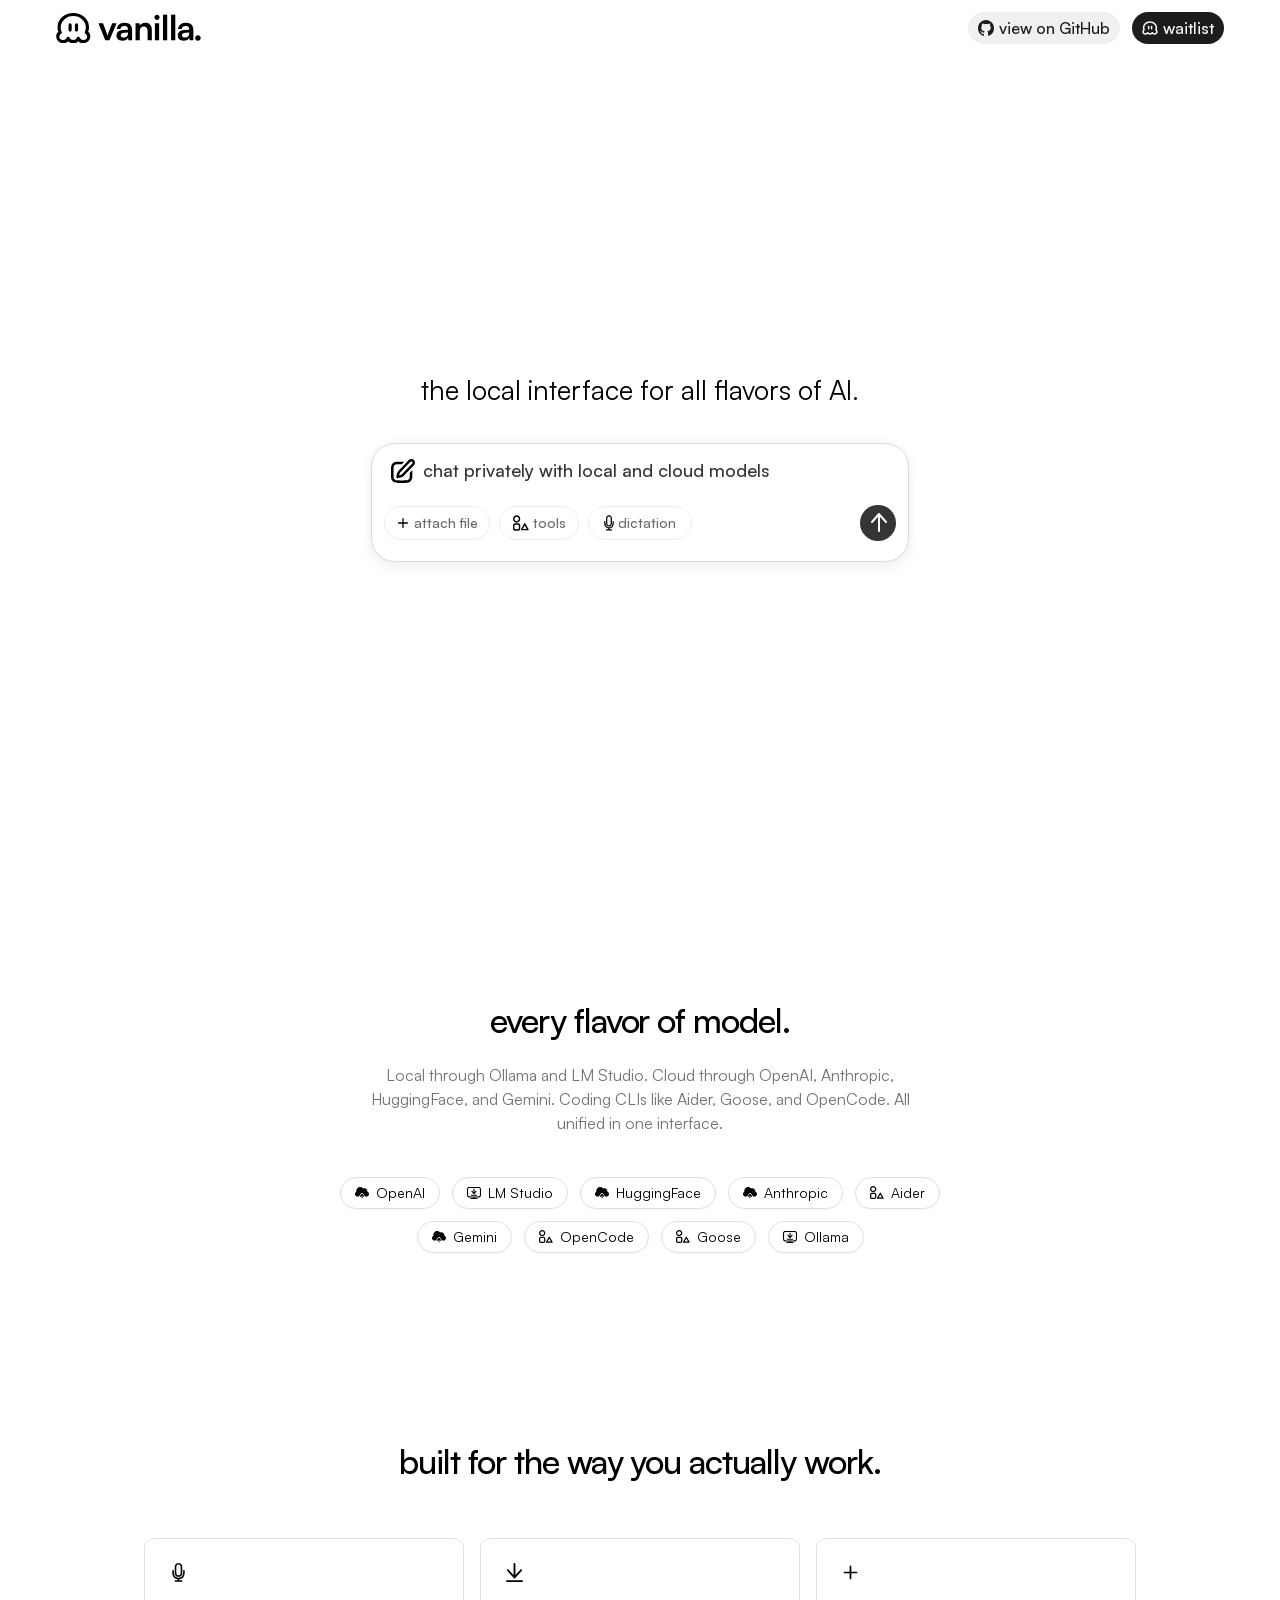
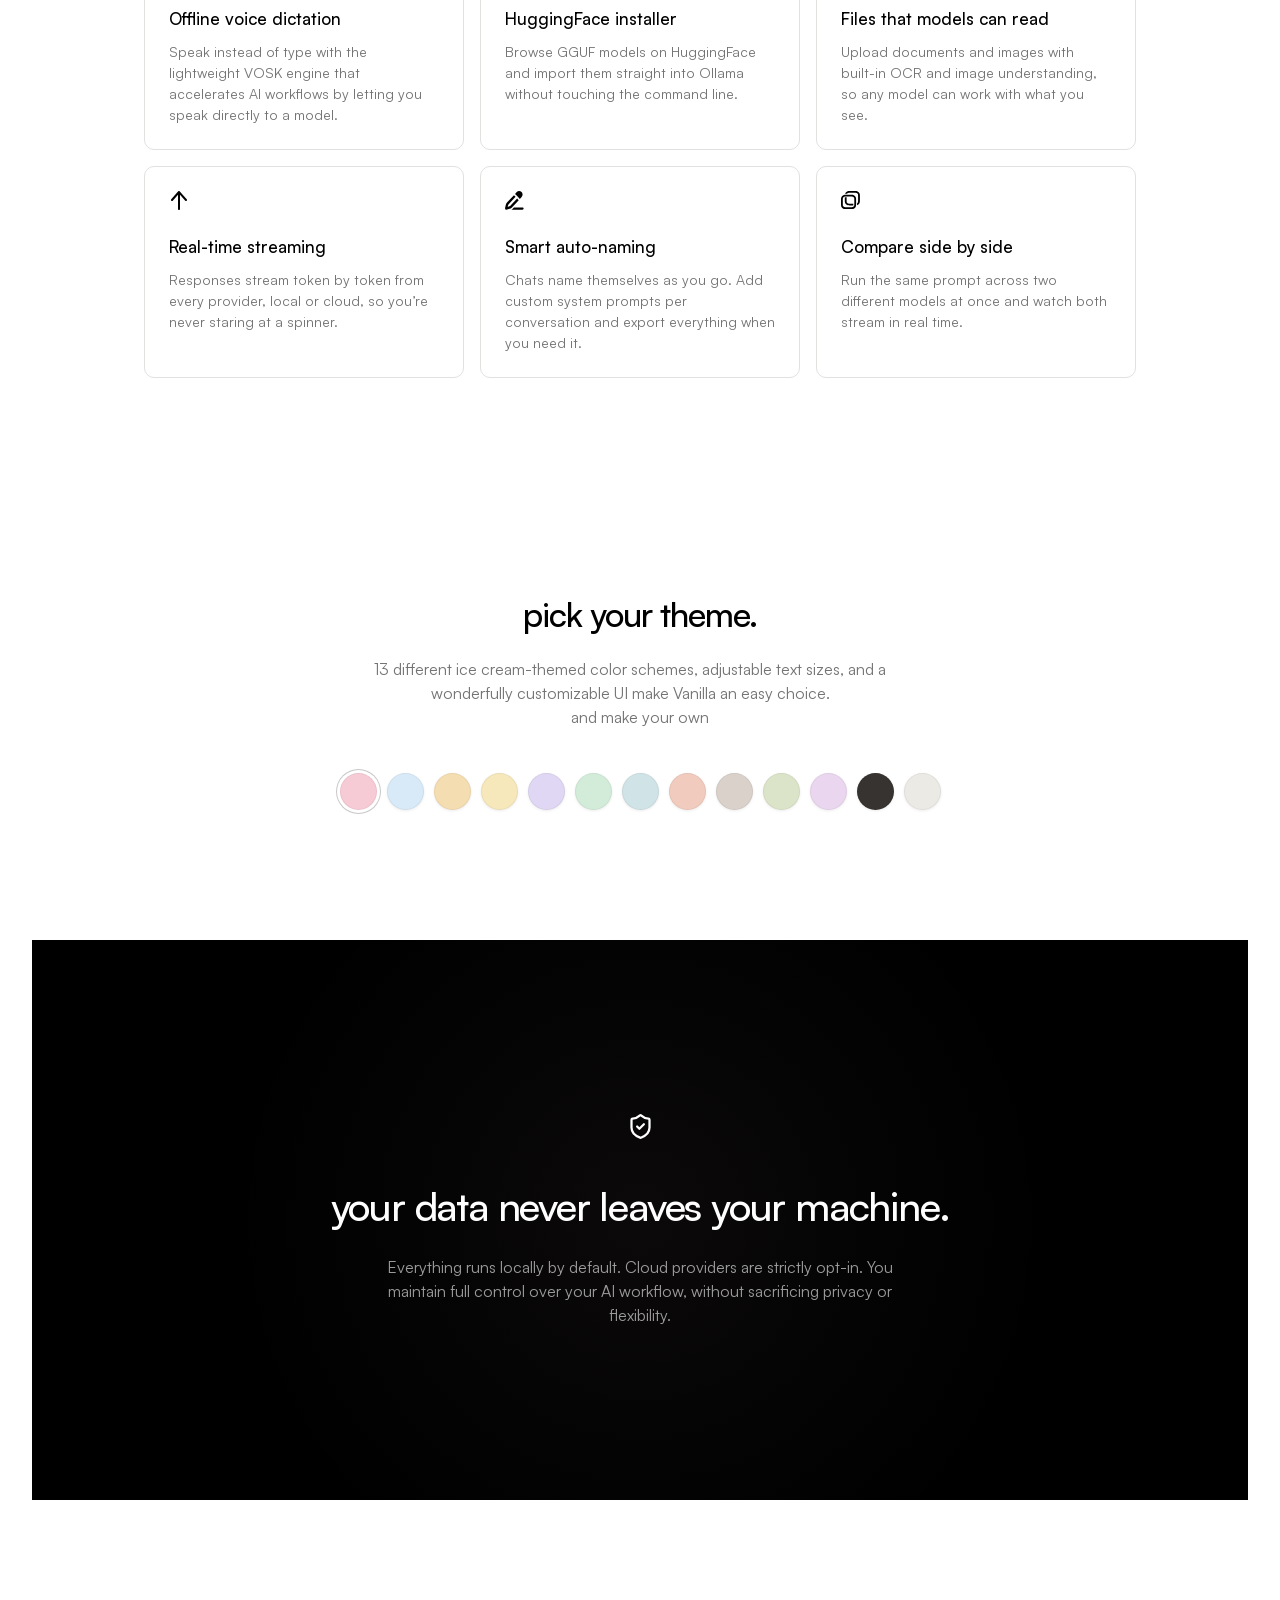
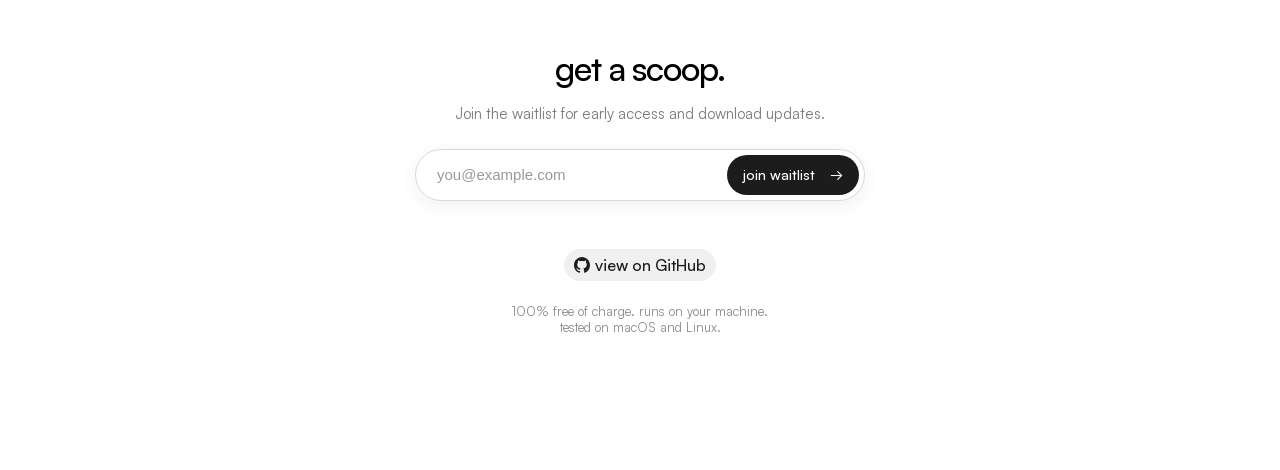
==== index.html @ 3e7cb984 "Use canonical Vanilla app SVG assets" ====
<!doctype html>
<html lang="en">
  <head>
    <meta charset="UTF-8" />
    <meta name="viewport" content="width=device-width, initial-scale=1" />
    <meta name="theme-color" content="#ffffff" />
    <title>vanilla - local interface for all flavors of AI</title>
    <meta
      name="description"
      content="vanilla is an app for interacting with local and cloud AI models with powerful features and a beautiful look."
    />
    <link rel="canonical" href="https://diskettelabs.github.io/vanilla-site/" />
    <link rel="icon" href="assets/meta/favicon-light.png" media="(prefers-color-scheme: light)" />
    <link rel="icon" href="assets/meta/favicon-dark.png" media="(prefers-color-scheme: dark)" />
    <link rel="apple-touch-icon" href="assets/meta/apple-touch-icon.png" />
    <meta property="og:type" content="website" />
    <meta property="og:title" content="vanilla - local interface for all flavors of AI" />
    <meta
      property="og:description"
      content="vanilla is an app for interacting with local and cloud AI models with powerful features and a beautiful look."
    />
    <meta property="og:url" content="https://diskettelabs.github.io/vanilla-site/" />
    <meta property="og:image" content="https://diskettelabs.github.io/vanilla-site/assets/meta/og.png" />
    <meta name="twitter:card" content="summary_large_image" />
    <meta name="twitter:title" content="vanilla - local interface for all flavors of AI" />
    <meta
      name="twitter:description"
      content="vanilla is an app for interacting with local and cloud AI models with powerful features and a beautiful look."
    />
    <meta name="twitter:image" content="https://diskettelabs.github.io/vanilla-site/assets/meta/og.png" />
    <link rel="stylesheet" href="styles.css" />
    <script src="script.js" defer></script>
  </head>
  <body>
    <a class="skip-link" href="#main">Skip to content</a>

    <header class="site-header" data-header>
      <a class="brand" href="#top" aria-label="Vanilla home">
        <img class="brand-wordmark" src="assets/app/vanilla-logomark.svg" alt="vanilla." />
      </a>

      <button class="menu-toggle" type="button" aria-expanded="false" aria-controls="site-actions" data-menu-toggle>
        <span></span><span></span><span class="sr-only">Toggle menu</span>
      </button>

      <nav class="header-actions" id="site-actions" aria-label="Primary" data-menu>
        <a class="pill pill-light" href="https://github.com/diskettelabs/vanilla" target="_blank" rel="noreferrer">
          <img src="assets/icons/github.svg" alt="" />
          <span>view on GitHub</span>
        </a>
        <a class="pill pill-dark" href="#waitlist">
          <img src="assets/app/scoop-outline.svg" alt="" />
          <span>waitlist</span>
        </a>
      </nav>
    </header>

    <main id="main">
      <section class="hero" id="top" aria-labelledby="hero-title">
        <div class="hero-inner reveal">
          <h1 id="hero-title">the local interface for all flavors of AI.</h1>
          <div class="prompt-card" aria-label="Vanilla feature preview" data-hero-card>
            <button class="hero-feature" type="button" title="Show next feature" data-hero-feature>
              <img src="assets/app/new-chat.svg" alt="" data-hero-icon />
              <span data-hero-text>chat privately with local and cloud models</span>
            </button>
            <div class="prompt-actions">
              <button class="prompt-control prompt-control-attach" type="button" data-hero-jump="1">
                <img src="assets/app/add.svg" alt="" /><span>attach file</span>
              </button>
              <button class="prompt-control prompt-control-tools" type="button" data-hero-jump="2">
                <img src="assets/app/tools.svg" alt="" /><span>tools</span>
              </button>
              <button class="prompt-control prompt-control-dictation" type="button" data-hero-jump="3">
                <img src="assets/app/dictate.svg" alt="" /><span>dictation</span>
              </button>
              <button class="send-button" type="button" aria-label="Show next feature"><img src="assets/app/submit.svg" alt="" /></button>
            </div>
          </div>
        </div>
      </section>

      <section class="section models" aria-labelledby="models-title">
        <div class="center-copy reveal">
          <h2 id="models-title">every flavor of model.</h2>
          <p>Local through Ollama and LM Studio. Cloud through OpenAI, Anthropic, HuggingFace, and Gemini. Coding CLIs like Aider, Goose, and OpenCode. All unified in one interface.</p>
        </div>
        <ul class="model-list reveal" aria-label="Supported model providers and tools">
          <li><img src="assets/app/cloud.svg" alt="" />OpenAI</li>
          <li><img src="assets/app/local.svg" alt="" />LM Studio</li>
          <li><img src="assets/app/cloud.svg" alt="" />HuggingFace</li>
          <li><img src="assets/app/cloud.svg" alt="" />Anthropic</li>
          <li><img src="assets/app/tools.svg" alt="" />Aider</li>
          <li><img src="assets/app/cloud.svg" alt="" />Gemini</li>
          <li><img src="assets/app/tools.svg" alt="" />OpenCode</li>
          <li><img src="assets/app/tools.svg" alt="" />Goose</li>
          <li><img src="assets/app/local.svg" alt="" />Ollama</li>
        </ul>
      </section>

      <section class="section features" aria-labelledby="features-title">
        <h2 id="features-title" class="section-title reveal">built for the way you actually work.</h2>
        <div class="feature-grid">
          <article class="feature-card reveal">
            <img class="feature-icon" src="assets/app/dictate.svg" alt="" />
            <h3>Offline voice dictation</h3>
            <p>Speak instead of type with the lightweight VOSK engine that accelerates AI workflows by letting you speak directly to a model.</p>
          </article>
          <article class="feature-card reveal">
            <img class="feature-icon" src="assets/app/download.svg" alt="" />
            <h3>HuggingFace installer</h3>
            <p>Browse GGUF models on HuggingFace and import them straight into Ollama without touching the command line.</p>
          </article>
          <article class="feature-card reveal">
            <img class="feature-icon" src="assets/app/add.svg" alt="" />
            <h3>Files that models can read</h3>
            <p>Upload documents and images with built-in OCR and image understanding, so any model can work with what you see.</p>
          </article>
          <article class="feature-card reveal">
            <img class="feature-icon" src="assets/app/submit.svg" alt="" />
            <h3>Real-time streaming</h3>
            <p>Responses stream token by token from every provider, local or cloud, so you’re never staring at a spinner.</p>
          </article>
          <article class="feature-card reveal">
            <img class="feature-icon" src="assets/app/autoname.svg" alt="" />
            <h3>Smart auto-naming</h3>
            <p>Chats name themselves as you go. Add custom system prompts per conversation and export everything when you need it.</p>
          </article>
          <article class="feature-card reveal">
            <img class="feature-icon" src="assets/app/copy.svg" alt="" />
            <h3>Compare side by side</h3>
            <p>Run the same prompt across two different models at once and watch both stream in real time.</p>
          </article>
        </div>
      </section>

      <section class="section themes" aria-labelledby="themes-title" data-theme-section>
        <div class="center-copy reveal">
          <h2 id="themes-title">pick your theme.</h2>
          <p>13 different ice cream-themed color schemes, adjustable text sizes, and a wonderfully customizable UI make Vanilla an easy choice.</p>
          <p>and make your own</p>
        </div>
        <div class="swatches reveal" aria-label="Choose a preview color">
          <button type="button" style="--swatch:#f6cbd6" aria-label="Strawberry" aria-pressed="true"></button>
          <button type="button" style="--swatch:#d8eaf8" aria-label="Blueberry" aria-pressed="false"></button>
          <button type="button" style="--swatch:#f5ddb2" aria-label="Caramel" aria-pressed="false"></button>
          <button type="button" style="--swatch:#f6e8ba" aria-label="Vanilla" aria-pressed="false"></button>
          <button type="button" style="--swatch:#dfd7f4" aria-label="Ube" aria-pressed="false"></button>
          <button type="button" style="--swatch:#d3ecd9" aria-label="Pistachio" aria-pressed="false"></button>
          <button type="button" style="--swatch:#d0e3e7" aria-label="Mint" aria-pressed="false"></button>
          <button type="button" style="--swatch:#f1cbbd" aria-label="Peach" aria-pressed="false"></button>
          <button type="button" style="--swatch:#d9d1ca" aria-label="Coffee" aria-pressed="false"></button>
          <button type="button" style="--swatch:#dbe4c8" aria-label="Matcha" aria-pressed="false"></button>
          <button type="button" style="--swatch:#ead7ef" aria-label="Taro" aria-pressed="false"></button>
          <button type="button" style="--swatch:#373330" aria-label="Chocolate" aria-pressed="false"></button>
          <button type="button" style="--swatch:#eceae5" aria-label="Classic" aria-pressed="false"></button>
        </div>
      </section>

      <section class="privacy" aria-labelledby="privacy-title">
        <div class="privacy-inner reveal">
          <img class="privacy-icon" src="assets/framer/shield-check.svg" alt="" />
          <h2 id="privacy-title">your data never leaves your machine.</h2>
          <p>Everything runs locally by default. Cloud providers are strictly opt-in. You maintain full control over your AI workflow, without sacrificing privacy or flexibility.</p>
        </div>
      </section>

      <section class="cta" id="waitlist" aria-labelledby="cta-title">
        <div class="reveal">
          <h2 id="cta-title">get a scoop.</h2>
          <p class="cta-intro">Join the waitlist for early access and download updates.</p>
          <form class="waitlist-form" data-waitlist-form>
            <label class="sr-only" for="waitlist-email">Email address</label>
            <div class="waitlist-field">
              <input id="waitlist-email" name="email" type="email" autocomplete="email" inputmode="email" placeholder="you@example.com" required />
              <button type="submit"><span>join waitlist</span><span aria-hidden="true">→</span></button>
            </div>
            <label class="honeypot" aria-hidden="true">Website<input name="website" type="text" tabindex="-1" autocomplete="off" /></label>
            <p class="waitlist-status" role="status" aria-live="polite" data-waitlist-status></p>
          </form>
          <div class="cta-actions">
            <a class="pill pill-light" href="https://github.com/diskettelabs/vanilla" target="_blank" rel="noreferrer">
              <img src="assets/icons/github.svg" alt="" />
              <span>view on GitHub</span>
            </a>
          </div>
          <p class="cta-note">100% free of charge. runs on your machine.<br />tested on macOS and Linux.</p>
        </div>
      </section>
    </main>
  </body>
</html>
---- styles.css ----
@font-face {
  font-family: "Satoshi";
  src: url("assets/fonts/Satoshi-Variable.woff2") format("woff2");
  font-style: normal;
  font-weight: 300 900;
  font-display: swap;
}

@font-face {
  font-family: "Satoshi";
  src: url("assets/fonts/Satoshi-VariableItalic.woff2") format("woff2");
  font-style: italic;
  font-weight: 300 900;
  font-display: swap;
}

:root {
  --ink: #000;
  --soft-ink: rgba(0, 0, 0, 0.55);
  --hairline: #e1e1df;
  --paper: #fff;
  --preview-accent: #f6cbd6;
  --content: 992px;
}

* {
  box-sizing: border-box;
}

html {
  scroll-behavior: smooth;
}

body {
  margin: 0;
  color: var(--ink);
  background: var(--paper);
  font-family: "Satoshi", sans-serif;
  -webkit-font-smoothing: antialiased;
  text-rendering: optimizeLegibility;
}

button,
a {
  font: inherit;
}

button {
  color: inherit;
}

.skip-link {
  position: fixed;
  z-index: 100;
  top: 8px;
  left: 8px;
  padding: 10px 14px;
  transform: translateY(-150%);
  border-radius: 8px;
  color: #fff;
  background: #111;
}

.skip-link:focus {
  transform: none;
}

.sr-only {
  position: absolute;
  width: 1px;
  height: 1px;
  margin: -1px;
  overflow: hidden;
  clip: rect(0, 0, 0, 0);
  white-space: nowrap;
}

.site-header {
  position: absolute;
  z-index: 20;
  top: 0;
  left: 50%;
  display: flex;
  width: min(calc(100% - 64px), 1168px);
  height: 56px;
  align-items: center;
  justify-content: space-between;
  transform: translateX(-50%);
}

.brand {
  display: inline-flex;
  align-items: center;
  text-decoration: none;
}

.brand-wordmark {
  display: block;
  width: 149px;
  height: auto;
}

.header-actions,
.cta-actions {
  display: flex;
  align-items: center;
  gap: 12px;
}

.pill {
  display: inline-flex;
  height: 32px;
  align-items: center;
  gap: 5px;
  padding: 0 10px;
  border: 0;
  border-radius: 999px;
  font-size: 16px;
  font-weight: 500;
  line-height: 1;
  text-decoration: none;
  white-space: nowrap;
  cursor: pointer;
  transition: background-color 160ms ease;
}

.pill:hover {
  background-color: #e8e8e8;
}

.pill-dark:hover {
  background-color: #000;
}

.pill:focus-visible,
.menu-toggle:focus-visible,
.swatches button:focus-visible,
.send-button:focus-visible,
.hero-feature:focus-visible,
.prompt-control:focus-visible,
.waitlist-field input:focus-visible,
.waitlist-field button:focus-visible {
  outline: 2px solid #000;
  outline-offset: 3px;
}

.pill img {
  width: 16px;
  height: 16px;
  object-fit: contain;
}

.pill-dark img {
  filter: invert(1);
}

.pill-light {
  color: #1c1c1c;
  background: #f0f0f0;
}

.pill-dark {
  color: #fff;
  background: #1c1c1c;
}

.menu-toggle {
  display: none;
  width: 32px;
  height: 32px;
  padding: 8px 5px;
  border: 0;
  background: transparent;
  cursor: pointer;
}

.menu-toggle span:not(.sr-only) {
  display: block;
  width: 22px;
  height: 2px;
  margin: 5px 0;
  border-radius: 2px;
  background: #000;
  transition: transform 180ms ease;
}

.hero {
  display: grid;
  min-height: 100svh;
  place-items: center;
  padding: 126px 24px 90px;
}

.hero-inner {
  position: relative;
  width: min(538px, 100%);
  text-align: center;
}

.hero h1 {
  width: max-content;
  max-width: 100%;
  margin: 0 auto 37px;
  font-size: 27px;
  font-weight: 400;
  line-height: 1.2;
  text-align: center;
}

.prompt-card {
  width: 538px;
  max-width: 100%;
  height: 119px;
  padding: 9px 12px;
  border: 1px solid #dbdbda;
  border-radius: 24px;
  background: #fff;
  box-shadow: 0 4px 14px rgba(0, 0, 0, 0.08);
  text-align: left;
}

.hero-feature {
  display: flex;
  width: 100%;
  height: 36px;
  margin: 0 0 12px;
  padding: 0 7px;
  align-items: center;
  gap: 8px;
  overflow: hidden;
  border: 0;
  color: #343537;
  background: transparent;
  font-size: 18px;
  font-weight: 500;
  line-height: 1.2;
  text-align: left;
  cursor: pointer;
  transition: opacity 240ms ease, filter 240ms ease, transform 240ms ease;
}

.hero-feature.is-changing {
  opacity: 0;
  filter: blur(4px);
  transform: translateY(-3px);
}

.hero-feature img {
  width: 24px;
  height: 24px;
  flex: 0 0 auto;
  object-fit: contain;
}

.hero-feature span {
  overflow: hidden;
  text-overflow: ellipsis;
  white-space: nowrap;
}

.prompt-actions {
  display: flex;
  height: 43px;
  align-items: center;
  gap: 9px;
}

.prompt-control {
  display: inline-flex;
  height: 34px;
  align-items: center;
  gap: 4px;
  justify-content: center;
  padding: 0;
  border: 1px solid #ededeb;
  border-radius: 999px;
  color: #6b6b6b;
  background: #fff;
  font-size: 14px;
  font-weight: 500;
  line-height: 1;
  white-space: nowrap;
  cursor: pointer;
  transition: color 160ms ease, border-color 160ms ease, background-color 160ms ease;
}

.prompt-control:hover {
  border-color: #d8d8d5;
  color: #262626;
  background: #fafafa;
}

.prompt-control-attach { width: 106px; }
.prompt-control-tools { width: 80px; }
.prompt-control-dictation { width: 104px; }

.prompt-control img {
  display: block;
  width: 16px;
  height: 16px;
}

.prompt-control-attach img { width: 14px; height: 14px; }
.prompt-control-dictation img { width: 10px; height: 16px; }

.prompt-control span {
  pointer-events: none;
}

.send-button {
  width: 36px;
  height: 36px;
  margin-left: auto;
  border: 0;
  border-radius: 50%;
  background: #343537;
  font-size: 0;
  cursor: pointer;
  transition: filter 160ms ease;
}

.send-button img {
  display: block;
  width: 17px;
  height: 19px;
  margin: auto;
  filter: invert(1);
}

.send-button:hover {
  filter: brightness(0.82);
}

.section {
  width: min(calc(100% - 48px), var(--content));
  margin-inline: auto;
}

.models {
  padding: 100px 0 104px;
}

.center-copy {
  max-width: 560px;
  margin-inline: auto;
  text-align: center;
}

h2 {
  margin: 0;
  font-size: 34px;
  font-weight: 500;
  letter-spacing: -0.03em;
  line-height: 1.2;
}

.center-copy > p {
  margin: 22px 0 0;
  color: var(--soft-ink);
  font-size: 16px;
  line-height: 1.5;
}

.model-list {
  display: flex;
  max-width: 690px;
  margin: 42px auto 0;
  padding: 0;
  flex-wrap: wrap;
  justify-content: center;
  gap: 12px;
  list-style: none;
}

.model-list li {
  display: inline-flex;
  height: 32px;
  align-items: center;
  gap: 7px;
  padding: 0 14px;
  border: 1px solid var(--hairline);
  border-radius: 999px;
  background: #fff;
  font-size: 14px;
  box-shadow: 0 1px 2px rgba(0, 0, 0, 0.025);
}

.model-list img {
  width: 14px;
  height: 14px;
  object-fit: contain;
}

.features {
  padding: 84px 0 112px;
}

.section-title {
  margin-bottom: 56px;
  text-align: center;
}

.feature-grid {
  display: grid;
  grid-template-columns: repeat(3, 1fr);
  gap: 16px;
}

.feature-card {
  min-height: 176px;
  padding: 24px;
  border: 1px solid var(--hairline);
  border-radius: 10px;
  background: #fff;
  transition: border-color 220ms ease, box-shadow 220ms ease;
}

.feature-card:hover {
  border-color: #d5d5d2;
  box-shadow: 0 14px 34px rgba(0, 0, 0, 0.06);
}

.feature-icon {
  width: 19px;
  height: 19px;
  margin-bottom: 22px;
  object-fit: contain;
}

.feature-card h3 {
  margin: 0 0 12px;
  font-size: 17px;
  font-weight: 500;
  line-height: 1.2;
}

.feature-card p {
  margin: 0;
  color: var(--soft-ink);
  font-size: 14px;
  line-height: 1.5;
}

.themes {
  padding: 104px 0 130px;
}

.themes .center-copy > p:first-of-type {
  max-width: 540px;
}

.themes .center-copy > p + p {
  margin-top: 0;
}

.swatches {
  display: flex;
  margin-top: 44px;
  justify-content: center;
  gap: 10px;
}

.swatches button {
  width: 37px;
  height: 37px;
  padding: 0;
  border: 1px solid rgba(0, 0, 0, 0.05);
  border-radius: 50%;
  background: var(--swatch);
  box-shadow: 0 1px 3px rgba(0, 0, 0, 0.08);
  cursor: pointer;
  transition: box-shadow 150ms ease;
}

.swatches button:hover,
.swatches button[aria-pressed="true"] {
  box-shadow: 0 0 0 3px #fff, 0 0 0 4px rgba(0, 0, 0, 0.22);
}

.privacy {
  position: relative;
  display: grid;
  width: min(calc(100% - 64px), 1280px);
  min-height: 560px;
  margin: 0 auto;
  place-items: center;
  overflow: hidden;
  color: #fff;
  background: #000;
}

.privacy::before {
  position: absolute;
  inset: -40%;
  background: radial-gradient(circle at 50% 50%, color-mix(in srgb, var(--preview-accent) 23%, transparent), transparent 34%);
  content: "";
  opacity: 0.2;
  transition: background 300ms ease;
}

.privacy-inner {
  position: relative;
  z-index: 1;
  max-width: 680px;
  padding: 60px 28px;
  text-align: center;
}

.privacy-icon {
  width: 27px;
  height: 27px;
  margin-bottom: 38px;
  filter: invert(1);
}

.privacy h2 {
  font-size: 40px;
  line-height: 1.15;
}

.privacy p {
  max-width: 520px;
  margin: 26px auto 0;
  color: rgba(255, 255, 255, 0.6);
  font-size: 16px;
  line-height: 1.5;
}

.cta {
  display: grid;
  min-height: 570px;
  place-items: start center;
  padding: 148px 24px 130px;
  text-align: center;
}

.cta h2 {
  margin-bottom: 14px;
}

.cta-actions {
  margin-top: 18px;
  justify-content: center;
}

.cta-intro {
  margin: 0 auto 24px;
  color: rgba(0, 0, 0, 0.52);
  font-size: 15px;
  line-height: 1.45;
}

.waitlist-form {
  position: relative;
  width: min(450px, calc(100vw - 40px));
  margin-inline: auto;
}

.waitlist-field {
  display: flex;
  height: 52px;
  padding: 5px;
  border: 1px solid #d9d9d6;
  border-radius: 999px;
  background: #fff;
  box-shadow: 0 5px 20px rgba(0, 0, 0, 0.06);
  transition: border-color 160ms ease, box-shadow 160ms ease;
}

.waitlist-field:focus-within {
  border-color: #aaa;
  box-shadow: 0 5px 24px rgba(0, 0, 0, 0.09);
}

.waitlist-field input {
  min-width: 0;
  flex: 1;
  padding: 0 16px;
  border: 0;
  outline: 0;
  background: transparent;
  color: #171717;
  font-size: 15px;
}

.waitlist-field input::placeholder {
  color: #999;
}

.waitlist-field button {
  display: inline-flex;
  min-width: 132px;
  padding: 0 16px;
  align-items: center;
  justify-content: space-between;
  gap: 10px;
  border: 0;
  border-radius: 999px;
  color: #fff;
  background: #1c1c1c;
  font-size: 14px;
  font-weight: 500;
  cursor: pointer;
  transition: background-color 160ms ease;
}

.waitlist-field button:hover {
  background: #000;
}

.waitlist-field button:disabled {
  opacity: 0.6;
  cursor: wait;
  transform: none;
}

.honeypot {
  position: absolute;
  left: -10000px;
  width: 1px;
  height: 1px;
  overflow: hidden;
}

.waitlist-status {
  min-height: 20px;
  margin: 10px 0 0;
  color: rgba(0, 0, 0, 0.6);
  font-size: 13px;
  line-height: 1.4;
}

.waitlist-status.is-success { color: #24703e; }
.waitlist-status.is-error { color: #a52a2a; }

.cta-note {
  margin: 22px 0 0;
  color: rgba(0, 0, 0, 0.45);
  font-size: 13px;
  line-height: 1.25;
}

.reveal {
  opacity: 0;
  transform: translateY(14px);
  transition: opacity 560ms ease, transform 560ms cubic-bezier(0.2, 0.7, 0.2, 1);
}

.reveal.is-visible {
  opacity: 1;
  transform: none;
}

@media (max-width: 800px) {
  .site-header {
    width: calc(100% - 30px);
    height: 58px;
  }

  .menu-toggle {
    display: block;
  }

  .menu-toggle[aria-expanded="true"] span:first-child {
    transform: translateY(3.5px) rotate(45deg);
  }

  .menu-toggle[aria-expanded="true"] span:nth-child(2) {
    transform: translateY(-3.5px) rotate(-45deg);
  }

  .header-actions {
    position: absolute;
    top: 52px;
    right: 0;
    display: none;
    width: max-content;
    padding: 10px;
    flex-direction: column;
    align-items: stretch;
    border: 1px solid var(--hairline);
    border-radius: 14px;
    background: rgba(255, 255, 255, 0.96);
    box-shadow: 0 8px 24px rgba(0, 0, 0, 0.09);
  }

  .header-actions.is-open {
    display: flex;
  }

  .header-actions .pill {
    justify-content: center;
  }

  .hero {
    min-height: 680px;
    padding: 108px 0 80px;
  }

  .hero-inner {
    width: min(538px, calc(100% - 25px));
  }

  .hero h1 {
    width: 100%;
    margin: 0 auto 28px;
    font-size: 23px;
    line-height: 1.2;
    text-align: center;
  }

  .prompt-card {
    width: 100%;
    height: 119px;
    padding: 9px 12px;
    border-radius: 24px;
  }

  .hero-feature {
    height: 36px;
    padding-inline: 2px;
    gap: 6px;
    font-size: 14px;
  }

  .hero-feature img {
    width: 19px;
    height: 19px;
  }

  .hero-feature span {
    display: -webkit-box;
    white-space: normal;
    -webkit-box-orient: vertical;
    -webkit-line-clamp: 2;
  }

  .prompt-actions {
    gap: 6px;
  }

  .prompt-control {
    width: auto;
    height: 32px;
    padding: 0 9px;
    font-size: 11px;
  }

  .send-button {
    width: 36px;
    height: 36px;
  }

  .section {
    width: min(calc(100% - 40px), 500px);
  }

  .models {
    padding: 110px 0 86px;
  }

  h2 {
    font-size: 30px;
  }

  .center-copy {
    max-width: 410px;
  }

  .center-copy > p {
    margin-top: 18px;
    font-size: 14px;
    line-height: 1.55;
  }

  .model-list {
    max-width: 360px;
    margin-top: 35px;
    gap: 8px;
  }

  .model-list li {
    height: 29px;
    padding: 0 11px;
    font-size: 12px;
  }

  .features {
    padding: 92px 0 100px;
  }

  .section-title {
    max-width: 280px;
    margin: 0 auto 44px;
  }

  .feature-grid {
    grid-template-columns: 1fr;
    gap: 12px;
  }

  .feature-card {
    min-height: 164px;
    padding: 22px 20px;
  }

  .feature-icon {
    margin-bottom: 19px;
  }

  .themes {
    padding: 112px 0 116px;
  }

  .themes .center-copy {
    max-width: 370px;
  }

  .swatches {
    max-width: 340px;
    margin-inline: auto;
    flex-wrap: wrap;
    gap: 10px;
  }

  .swatches button {
    width: 36px;
    height: 36px;
  }

  .privacy {
    width: 100%;
    min-height: 500px;
  }

  .privacy-inner {
    padding-inline: 22px;
  }

  .privacy-icon {
    margin-bottom: 34px;
  }

  .privacy h2 {
    max-width: 340px;
    margin-inline: auto;
    font-size: 32px;
  }

  .privacy p {
    max-width: 330px;
    font-size: 14px;
  }

  .cta {
    min-height: 600px;
    padding-top: 130px;
  }
}

@media (max-width: 390px) {
  .section {
    width: calc(100% - 32px);
  }

  .center-copy {
    padding-inline: 4px;
  }
}

@media (max-width: 350px) {
  .prompt-card {
    padding-inline: 9px;
  }

  .prompt-actions {
    gap: 4px;
  }

  .prompt-control {
    padding-inline: 6px;
    font-size: 10px;
  }

  .prompt-control img {
    width: 12px;
    height: 12px;
  }

  .waitlist-field button {
    min-width: 112px;
    padding-inline: 13px;
  }
}

@media (prefers-reduced-motion: reduce) {
  html {
    scroll-behavior: auto;
  }

  *,
  *::before,
  *::after {
    scroll-behavior: auto !important;
    transition-duration: 0.01ms !important;
    animation-duration: 0.01ms !important;
    animation-iteration-count: 1 !important;
  }

  .reveal {
    opacity: 1;
    transform: none;
  }
}
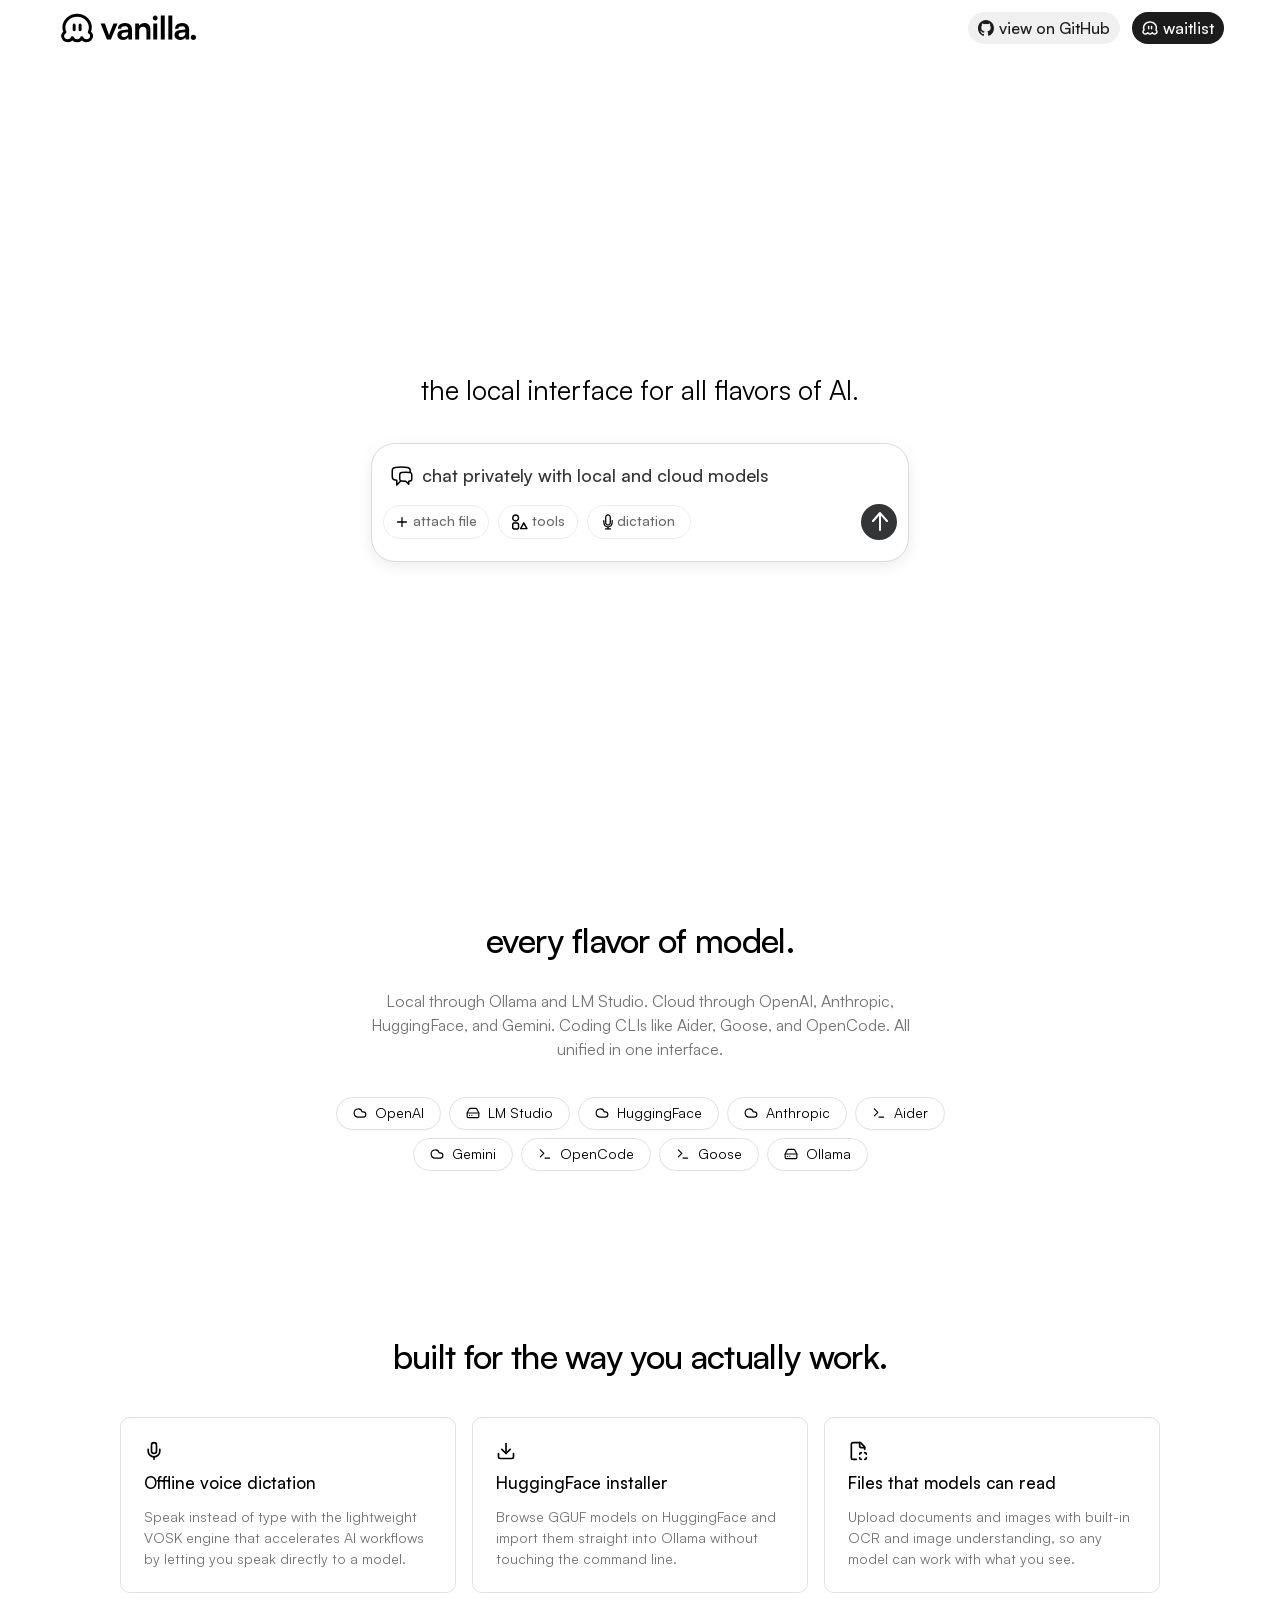
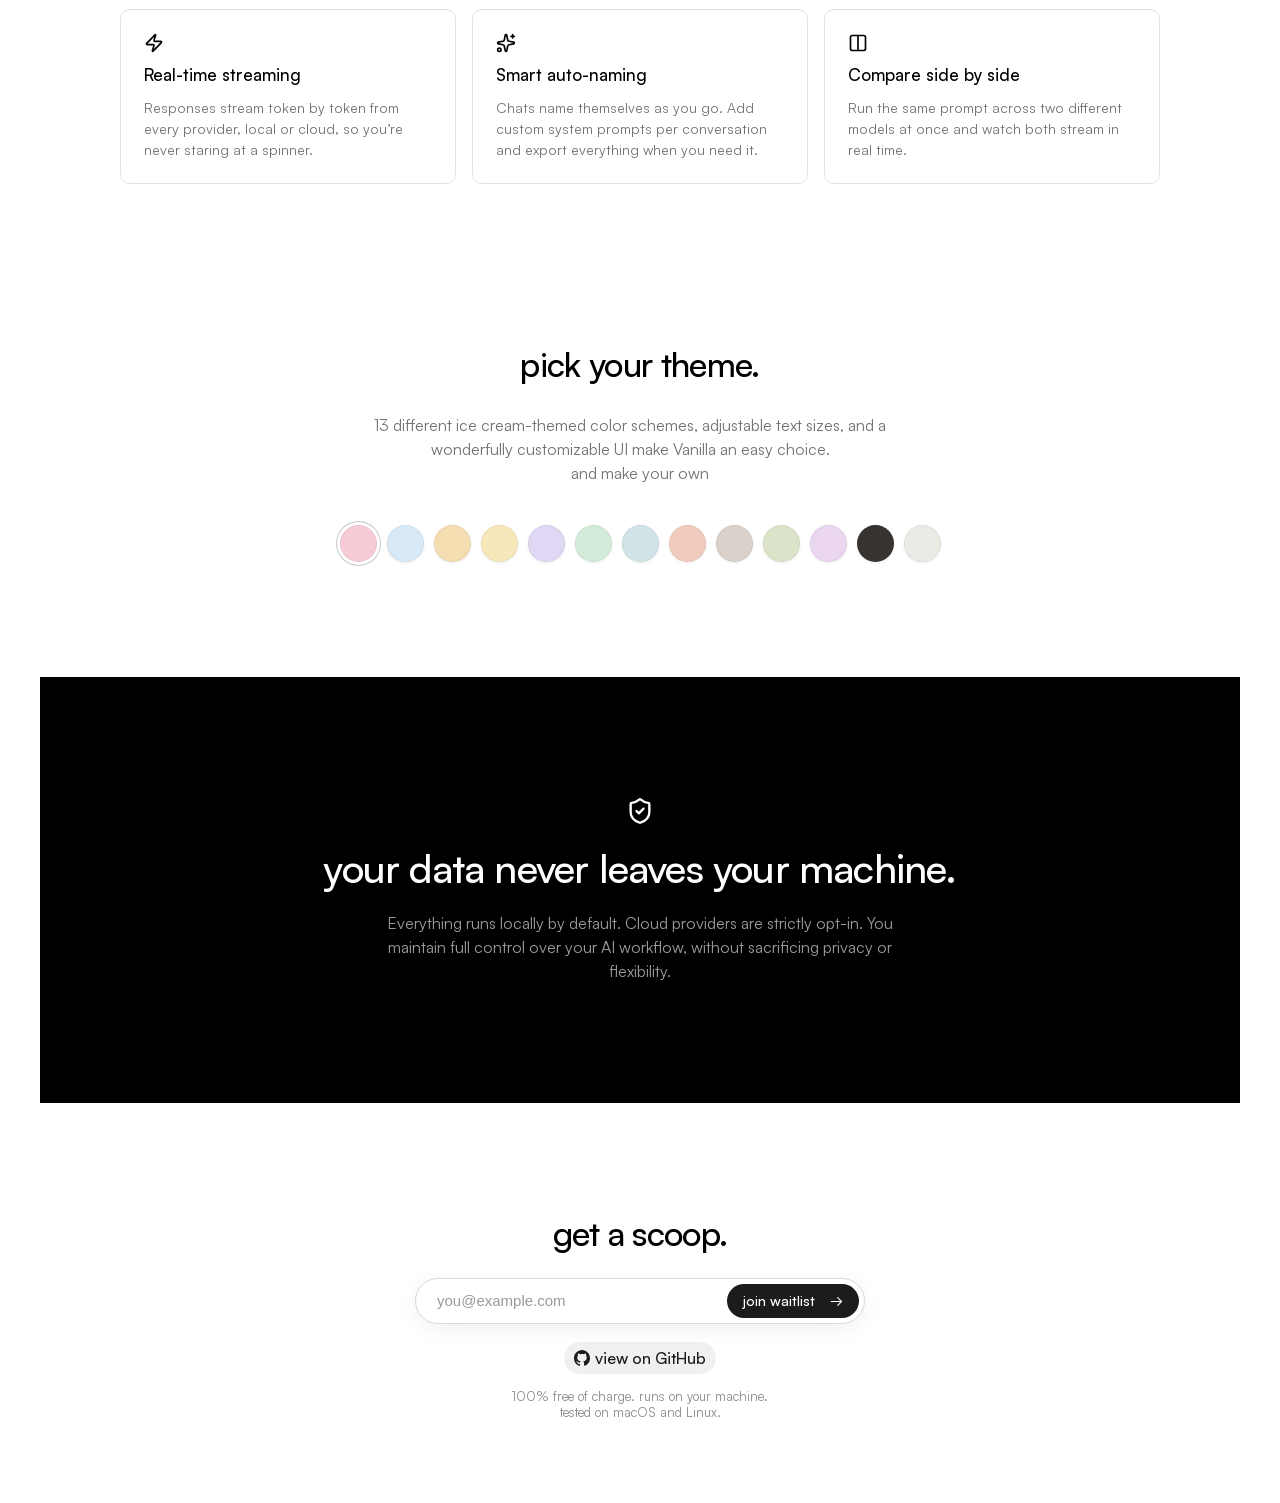
==== commit 046f84ba: "Match Framer layout and fix waitlist submission" ====
--- a/index.html
+++ b/index.html
@@ -61,8 +61,10 @@
           <h1 id="hero-title">the local interface for all flavors of AI.</h1>
           <div class="prompt-card" aria-label="Vanilla feature preview" data-hero-card>
             <button class="hero-feature" type="button" title="Show next feature" data-hero-feature>
-              <img src="assets/app/new-chat.svg" alt="" data-hero-icon />
-              <span data-hero-text>chat privately with local and cloud models</span>
+              <span class="hero-feature-content">
+                <img src="assets/framer/hero-chat.svg" alt="" data-hero-icon />
+                <span data-hero-text>chat privately with local and cloud models</span>
+              </span>
             </button>
             <div class="prompt-actions">
               <button class="prompt-control prompt-control-attach" type="button" data-hero-jump="1">
@@ -86,15 +88,15 @@
           <p>Local through Ollama and LM Studio. Cloud through OpenAI, Anthropic, HuggingFace, and Gemini. Coding CLIs like Aider, Goose, and OpenCode. All unified in one interface.</p>
         </div>
         <ul class="model-list reveal" aria-label="Supported model providers and tools">
-          <li><img src="assets/app/cloud.svg" alt="" />OpenAI</li>
-          <li><img src="assets/app/local.svg" alt="" />LM Studio</li>
-          <li><img src="assets/app/cloud.svg" alt="" />HuggingFace</li>
-          <li><img src="assets/app/cloud.svg" alt="" />Anthropic</li>
-          <li><img src="assets/app/tools.svg" alt="" />Aider</li>
-          <li><img src="assets/app/cloud.svg" alt="" />Gemini</li>
-          <li><img src="assets/app/tools.svg" alt="" />OpenCode</li>
-          <li><img src="assets/app/tools.svg" alt="" />Goose</li>
-          <li><img src="assets/app/local.svg" alt="" />Ollama</li>
+          <li><img src="assets/framer/cloud.svg" alt="" />OpenAI</li>
+          <li><img src="assets/framer/server.svg" alt="" />LM Studio</li>
+          <li><img src="assets/framer/cloud.svg" alt="" />HuggingFace</li>
+          <li><img src="assets/framer/cloud.svg" alt="" />Anthropic</li>
+          <li><img src="assets/framer/terminal.svg" alt="" />Aider</li>
+          <li><img src="assets/framer/cloud.svg" alt="" />Gemini</li>
+          <li><img src="assets/framer/terminal.svg" alt="" />OpenCode</li>
+          <li><img src="assets/framer/terminal.svg" alt="" />Goose</li>
+          <li><img src="assets/framer/server.svg" alt="" />Ollama</li>
         </ul>
       </section>
 
@@ -102,32 +104,32 @@
         <h2 id="features-title" class="section-title reveal">built for the way you actually work.</h2>
         <div class="feature-grid">
           <article class="feature-card reveal">
-            <img class="feature-icon" src="assets/app/dictate.svg" alt="" />
+            <img class="feature-icon" src="assets/framer/microphone.svg" alt="" />
             <h3>Offline voice dictation</h3>
             <p>Speak instead of type with the lightweight VOSK engine that accelerates AI workflows by letting you speak directly to a model.</p>
           </article>
           <article class="feature-card reveal">
-            <img class="feature-icon" src="assets/app/download.svg" alt="" />
+            <img class="feature-icon" src="assets/framer/download.svg" alt="" />
             <h3>HuggingFace installer</h3>
             <p>Browse GGUF models on HuggingFace and import them straight into Ollama without touching the command line.</p>
           </article>
           <article class="feature-card reveal">
-            <img class="feature-icon" src="assets/app/add.svg" alt="" />
+            <img class="feature-icon" src="assets/framer/file-ocr.svg" alt="" />
             <h3>Files that models can read</h3>
             <p>Upload documents and images with built-in OCR and image understanding, so any model can work with what you see.</p>
           </article>
           <article class="feature-card reveal">
-            <img class="feature-icon" src="assets/app/submit.svg" alt="" />
+            <img class="feature-icon" src="assets/framer/bolt.svg" alt="" />
             <h3>Real-time streaming</h3>
             <p>Responses stream token by token from every provider, local or cloud, so you’re never staring at a spinner.</p>
           </article>
           <article class="feature-card reveal">
-            <img class="feature-icon" src="assets/app/autoname.svg" alt="" />
+            <img class="feature-icon" src="assets/framer/sparkles.svg" alt="" />
             <h3>Smart auto-naming</h3>
             <p>Chats name themselves as you go. Add custom system prompts per conversation and export everything when you need it.</p>
           </article>
           <article class="feature-card reveal">
-            <img class="feature-icon" src="assets/app/copy.svg" alt="" />
+            <img class="feature-icon" src="assets/framer/compare.svg" alt="" />
             <h3>Compare side by side</h3>
             <p>Run the same prompt across two different models at once and watch both stream in real time.</p>
           </article>
@@ -168,14 +170,12 @@
       <section class="cta" id="waitlist" aria-labelledby="cta-title">
         <div class="reveal">
           <h2 id="cta-title">get a scoop.</h2>
-          <p class="cta-intro">Join the waitlist for early access and download updates.</p>
           <form class="waitlist-form" data-waitlist-form>
             <label class="sr-only" for="waitlist-email">Email address</label>
             <div class="waitlist-field">
               <input id="waitlist-email" name="email" type="email" autocomplete="email" inputmode="email" placeholder="you@example.com" required />
               <button type="submit"><span>join waitlist</span><span aria-hidden="true">→</span></button>
             </div>
-            <label class="honeypot" aria-hidden="true">Website<input name="website" type="text" tabindex="-1" autocomplete="off" /></label>
             <p class="waitlist-status" role="status" aria-live="polite" data-waitlist-status></p>
           </form>
           <div class="cta-actions">
--- a/styles.css
+++ b/styles.css
@@ -20,7 +20,7 @@
   --hairline: #e1e1df;
   --paper: #fff;
   --preview-accent: #f6cbd6;
-  --content: 992px;
+  --content: 1040px;
 }
 
 * {
@@ -97,7 +97,8 @@
 .brand-wordmark {
   display: block;
   width: 149px;
-  height: auto;
+  height: 30px;
+  object-fit: contain;
 }
 
 .header-actions,
@@ -187,6 +188,8 @@
 .hero {
   display: grid;
   min-height: 100svh;
+  margin-bottom: -100px;
+  overflow: hidden;
   place-items: center;
   padding: 126px 24px 90px;
 }
@@ -194,13 +197,14 @@
 .hero-inner {
   position: relative;
   width: min(538px, 100%);
+  min-width: 0;
   text-align: center;
 }
 
 .hero h1 {
   width: max-content;
   max-width: 100%;
-  margin: 0 auto 37px;
+  margin: 0 auto 36px;
   font-size: 27px;
   font-weight: 400;
   line-height: 1.2;
@@ -211,7 +215,7 @@
   width: 538px;
   max-width: 100%;
   height: 119px;
-  padding: 9px 12px;
+  padding: 8.5px 11px 9.5px;
   border: 1px solid #dbdbda;
   border-radius: 24px;
   background: #fff;
@@ -222,12 +226,12 @@
 .hero-feature {
   display: flex;
   width: 100%;
+  min-width: 0;
   height: 36px;
   margin: 0 0 12px;
-  padding: 0 7px;
-  align-items: center;
-  gap: 8px;
-  overflow: hidden;
+  padding: 12px 0 0;
+  align-items: center;
+  overflow: visible;
   border: 0;
   color: #343537;
   background: transparent;
@@ -236,13 +240,20 @@
   line-height: 1.2;
   text-align: left;
   cursor: pointer;
-  transition: opacity 240ms ease, filter 240ms ease, transform 240ms ease;
-}
-
-.hero-feature.is-changing {
-  opacity: 0;
-  filter: blur(4px);
-  transform: translateY(-3px);
+}
+
+.hero-feature-content {
+  position: relative;
+  left: 50%;
+  display: flex;
+  width: 500px;
+  height: 24px;
+  margin: 0;
+  flex: 0 0 500px;
+  align-items: center;
+  gap: 8px;
+  overflow: hidden;
+  transform: translateX(-50%);
 }
 
 .hero-feature img {
@@ -278,7 +289,7 @@
   background: #fff;
   font-size: 14px;
   font-weight: 500;
-  line-height: 1;
+  line-height: 1.2;
   white-space: nowrap;
   cursor: pointer;
   transition: color 160ms ease, border-color 160ms ease, background-color 160ms ease;
@@ -337,7 +348,7 @@
 }
 
 .models {
-  padding: 100px 0 104px;
+  padding: 120px 0 125.6px;
 }
 
 .center-copy {
@@ -350,12 +361,12 @@
   margin: 0;
   font-size: 34px;
   font-weight: 500;
-  letter-spacing: -0.03em;
+  letter-spacing: -0.02em;
   line-height: 1.2;
 }
 
 .center-copy > p {
-  margin: 22px 0 0;
+  margin: 28px 0 0;
   color: var(--soft-ink);
   font-size: 16px;
   line-height: 1.5;
@@ -364,20 +375,20 @@
 .model-list {
   display: flex;
   max-width: 690px;
-  margin: 42px auto 0;
+  margin: 36px auto 0;
   padding: 0;
   flex-wrap: wrap;
   justify-content: center;
-  gap: 12px;
+  gap: 8px;
   list-style: none;
 }
 
 .model-list li {
   display: inline-flex;
-  height: 32px;
-  align-items: center;
-  gap: 7px;
-  padding: 0 14px;
+  height: 33px;
+  align-items: center;
+  gap: 8px;
+  padding: 0 16px;
   border: 1px solid var(--hairline);
   border-radius: 999px;
   background: #fff;
@@ -392,11 +403,11 @@
 }
 
 .features {
-  padding: 84px 0 112px;
+  padding: 40px 0 120px;
 }
 
 .section-title {
-  margin-bottom: 56px;
+  margin-bottom: 40px;
   text-align: center;
 }
 
@@ -407,8 +418,8 @@
 }
 
 .feature-card {
-  min-height: 176px;
-  padding: 24px;
+  min-height: 175px;
+  padding: 23px;
   border: 1px solid var(--hairline);
   border-radius: 10px;
   background: #fff;
@@ -421,9 +432,10 @@
 }
 
 .feature-icon {
-  width: 19px;
-  height: 19px;
-  margin-bottom: 22px;
+  display: block;
+  width: 20px;
+  height: 20px;
+  margin-bottom: 12px;
   object-fit: contain;
 }
 
@@ -442,7 +454,7 @@
 }
 
 .themes {
-  padding: 104px 0 130px;
+  padding: 40px 0 115px;
 }
 
 .themes .center-copy > p:first-of-type {
@@ -455,7 +467,7 @@
 
 .swatches {
   display: flex;
-  margin-top: 44px;
+  margin-top: 40px;
   justify-content: center;
   gap: 10px;
 }
@@ -480,8 +492,8 @@
 .privacy {
   position: relative;
   display: grid;
-  width: min(calc(100% - 64px), 1280px);
-  min-height: 560px;
+  width: min(calc(100% - 64px), 1200px);
+  min-height: 426px;
   margin: 0 auto;
   place-items: center;
   overflow: hidden;
@@ -489,38 +501,33 @@
   background: #000;
 }
 
-.privacy::before {
-  position: absolute;
-  inset: -40%;
-  background: radial-gradient(circle at 50% 50%, color-mix(in srgb, var(--preview-accent) 23%, transparent), transparent 34%);
-  content: "";
-  opacity: 0.2;
-  transition: background 300ms ease;
-}
-
 .privacy-inner {
   position: relative;
   z-index: 1;
-  max-width: 680px;
-  padding: 60px 28px;
+  display: flex;
+  width: 100%;
+  padding: 0 20px;
+  flex-direction: column;
+  align-items: center;
   text-align: center;
 }
 
 .privacy-icon {
-  width: 27px;
-  height: 27px;
-  margin-bottom: 38px;
+  width: 28px;
+  height: 28px;
+  margin-bottom: 20px;
   filter: invert(1);
 }
 
 .privacy h2 {
+  width: min(640px, calc(100vw - 40px));
   font-size: 40px;
   line-height: 1.15;
 }
 
 .privacy p {
-  max-width: 520px;
-  margin: 26px auto 0;
+  width: min(520px, calc(100vw - 40px));
+  margin: 20px auto 0;
   color: rgba(255, 255, 255, 0.6);
   font-size: 16px;
   line-height: 1.5;
@@ -528,26 +535,19 @@
 
 .cta {
   display: grid;
-  min-height: 570px;
+  min-height: 400px;
   place-items: start center;
-  padding: 148px 24px 130px;
+  padding: 110px 24px 50px;
   text-align: center;
 }
 
 .cta h2 {
-  margin-bottom: 14px;
+  margin-bottom: 24px;
 }
 
 .cta-actions {
   margin-top: 18px;
   justify-content: center;
-}
-
-.cta-intro {
-  margin: 0 auto 24px;
-  color: rgba(0, 0, 0, 0.52);
-  font-size: 15px;
-  line-height: 1.45;
 }
 
 .waitlist-form {
@@ -558,7 +558,7 @@
 
 .waitlist-field {
   display: flex;
-  height: 52px;
+  height: 46px;
   padding: 5px;
   border: 1px solid #d9d9d6;
   border-radius: 999px;
@@ -614,41 +614,25 @@
   transform: none;
 }
 
-.honeypot {
-  position: absolute;
-  left: -10000px;
-  width: 1px;
-  height: 1px;
-  overflow: hidden;
-}
-
 .waitlist-status {
-  min-height: 20px;
-  margin: 10px 0 0;
+  margin: 8px 0 0;
   color: rgba(0, 0, 0, 0.6);
   font-size: 13px;
   line-height: 1.4;
 }
 
+.waitlist-status:empty {
+  display: none;
+}
+
 .waitlist-status.is-success { color: #24703e; }
 .waitlist-status.is-error { color: #a52a2a; }
 
 .cta-note {
-  margin: 22px 0 0;
+  margin: 14px 0 0;
   color: rgba(0, 0, 0, 0.45);
   font-size: 13px;
   line-height: 1.25;
-}
-
-.reveal {
-  opacity: 0;
-  transform: translateY(14px);
-  transition: opacity 560ms ease, transform 560ms cubic-bezier(0.2, 0.7, 0.2, 1);
-}
-
-.reveal.is-visible {
-  opacity: 1;
-  transform: none;
 }
 
 @media (max-width: 800px) {
@@ -694,11 +678,12 @@
 
   .hero {
     min-height: 680px;
+    margin-bottom: 0;
     padding: 108px 0 80px;
   }
 
   .hero-inner {
-    width: min(538px, calc(100% - 25px));
+    width: min(538px, calc(100% - 40px));
   }
 
   .hero h1 {
@@ -712,41 +697,42 @@
   .prompt-card {
     width: 100%;
     height: 119px;
-    padding: 9px 12px;
+    padding: 8.5px 11px 9.5px;
     border-radius: 24px;
   }
 
   .hero-feature {
+    width: 100%;
     height: 36px;
-    padding-inline: 2px;
-    gap: 6px;
+    margin-left: 0;
+    padding: 12px 0 0;
+    overflow: visible;
+    font-size: 18px;
+  }
+
+  .hero-feature img {
+    width: 24px;
+    height: 24px;
+  }
+
+  .hero-feature span {
+    white-space: nowrap;
+  }
+
+  .prompt-actions {
+    position: relative;
+    gap: 9px;
+  }
+
+  .prompt-control {
+    height: 34px;
+    padding: 0;
     font-size: 14px;
   }
 
-  .hero-feature img {
-    width: 19px;
-    height: 19px;
-  }
-
-  .hero-feature span {
-    display: -webkit-box;
-    white-space: normal;
-    -webkit-box-orient: vertical;
-    -webkit-line-clamp: 2;
-  }
-
-  .prompt-actions {
-    gap: 6px;
-  }
-
-  .prompt-control {
-    width: auto;
-    height: 32px;
-    padding: 0 9px;
-    font-size: 11px;
-  }
-
   .send-button {
+    position: absolute;
+    right: -18px;
     width: 36px;
     height: 36px;
   }
@@ -756,11 +742,11 @@
   }
 
   .models {
-    padding: 110px 0 86px;
+    padding: 80px 0 79.2px;
   }
 
   h2 {
-    font-size: 30px;
+    font-size: 34px;
   }
 
   .center-copy {
@@ -768,30 +754,32 @@
   }
 
   .center-copy > p {
-    margin-top: 18px;
+    margin-top: 24px;
+    font-size: 16px;
+    line-height: 1.5;
+  }
+
+  .model-list {
+    max-width: 350px;
+    margin-top: 36px;
+    gap: 8px;
+  }
+
+  .model-list li {
+    height: 33px;
+    padding: 0 16px;
     font-size: 14px;
-    line-height: 1.55;
-  }
-
-  .model-list {
-    max-width: 360px;
-    margin-top: 35px;
-    gap: 8px;
-  }
-
-  .model-list li {
-    height: 29px;
-    padding: 0 11px;
-    font-size: 12px;
   }
 
   .features {
-    padding: 92px 0 100px;
+    padding: 32px 0 80px;
   }
 
   .section-title {
-    max-width: 280px;
-    margin: 0 auto 44px;
+    max-width: none;
+    margin: 0 auto 28px;
+    font-size: 28px;
+    line-height: 1.2;
   }
 
   .feature-grid {
@@ -800,16 +788,16 @@
   }
 
   .feature-card {
-    min-height: 164px;
-    padding: 22px 20px;
+    min-height: 0;
+    padding: 19px;
   }
 
   .feature-icon {
-    margin-bottom: 19px;
+    margin-bottom: 12px;
   }
 
   .themes {
-    padding: 112px 0 116px;
+    padding: 32px 0 72px;
   }
 
   .themes .center-copy {
@@ -820,6 +808,7 @@
     max-width: 340px;
     margin-inline: auto;
     flex-wrap: wrap;
+    margin-top: 40px;
     gap: 10px;
   }
 
@@ -830,39 +819,36 @@
 
   .privacy {
     width: 100%;
-    min-height: 500px;
+    min-height: 413.6px;
   }
 
   .privacy-inner {
-    padding-inline: 22px;
+    padding-inline: 20px;
   }
 
   .privacy-icon {
-    margin-bottom: 34px;
+    margin-bottom: 20px;
   }
 
   .privacy h2 {
-    max-width: 340px;
+    max-width: 350px;
     margin-inline: auto;
     font-size: 32px;
   }
 
   .privacy p {
-    max-width: 330px;
-    font-size: 14px;
+    max-width: 350px;
+    font-size: 16px;
+    line-height: 1.5;
   }
 
   .cta {
-    min-height: 600px;
-    padding-top: 130px;
+    min-height: 380px;
+    padding: 80px 20px 48px;
   }
 }
 
 @media (max-width: 390px) {
-  .section {
-    width: calc(100% - 32px);
-  }
-
   .center-copy {
     padding-inline: 4px;
   }
@@ -875,16 +861,6 @@
 
   .prompt-actions {
     gap: 4px;
-  }
-
-  .prompt-control {
-    padding-inline: 6px;
-    font-size: 10px;
-  }
-
-  .prompt-control img {
-    width: 12px;
-    height: 12px;
   }
 
   .waitlist-field button {
@@ -907,8 +883,4 @@
     animation-iteration-count: 1 !important;
   }
 
-  .reveal {
-    opacity: 1;
-    transform: none;
-  }
-}
+}
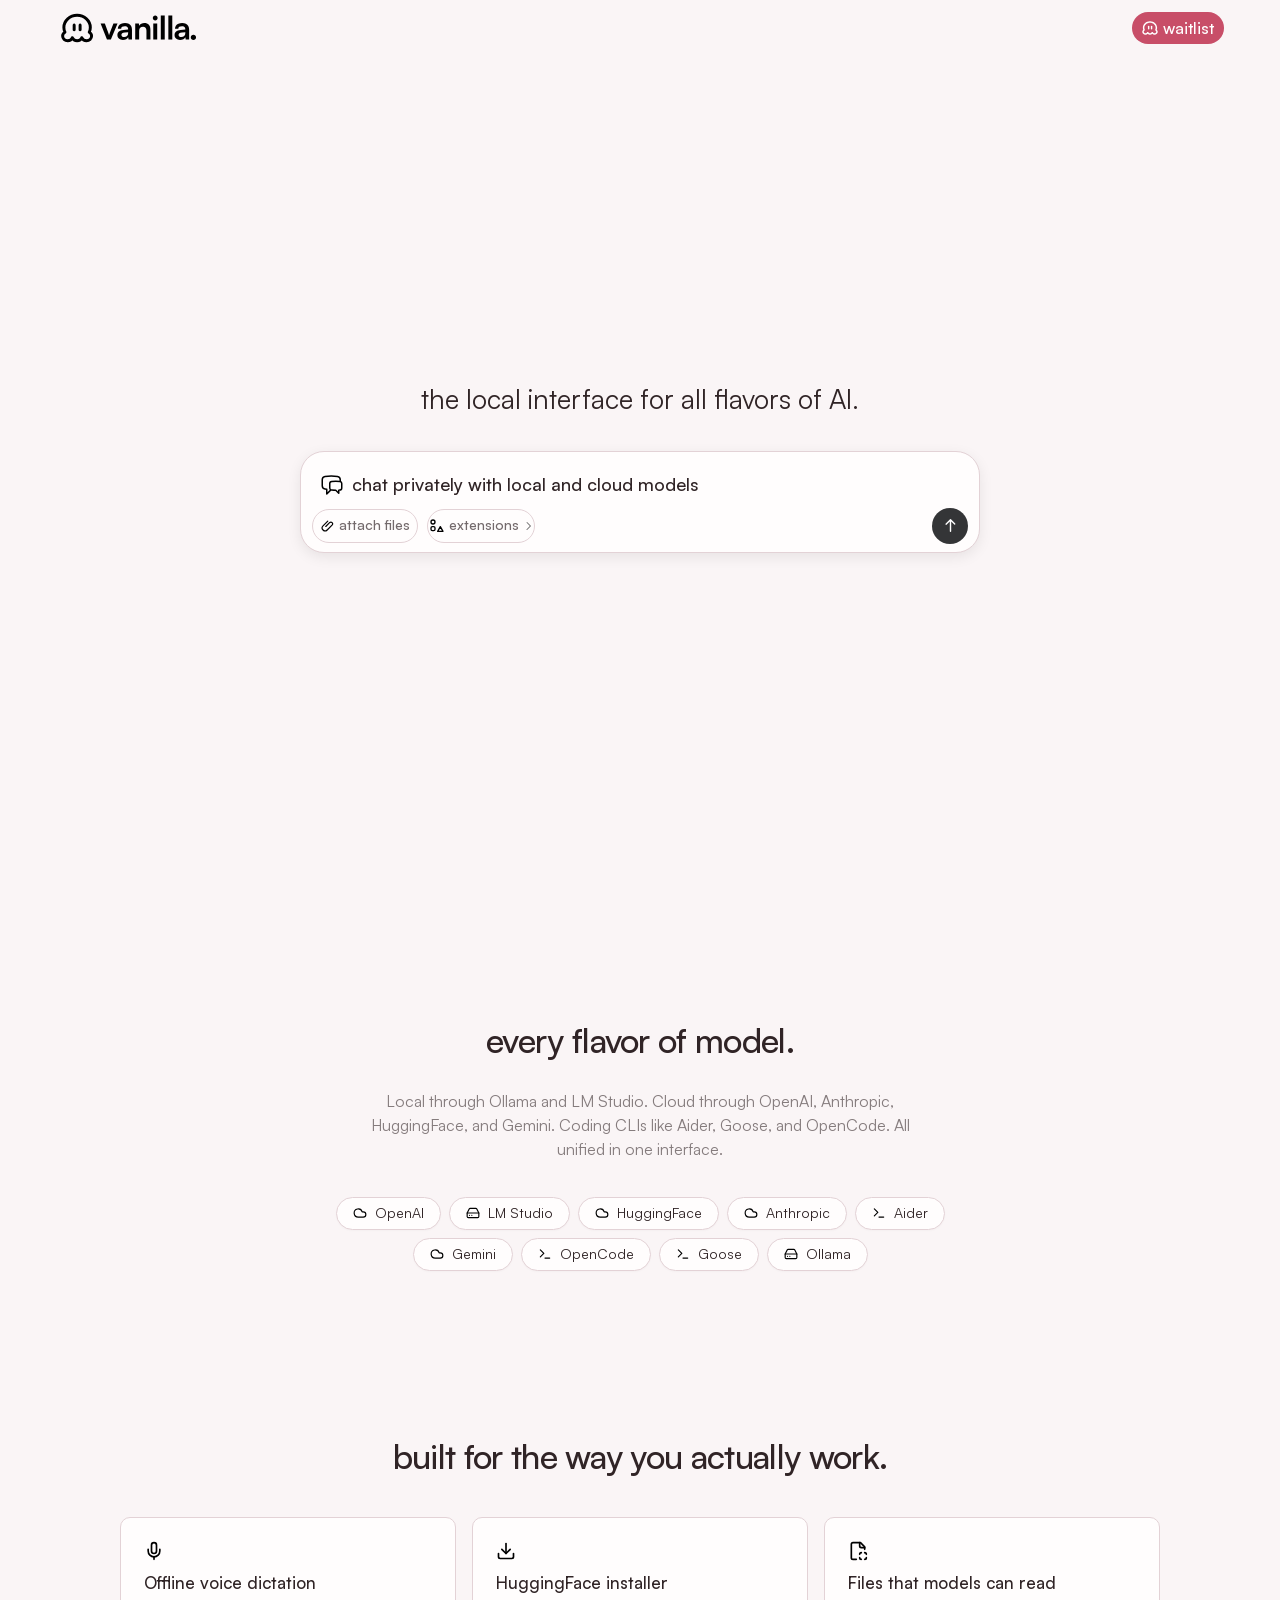
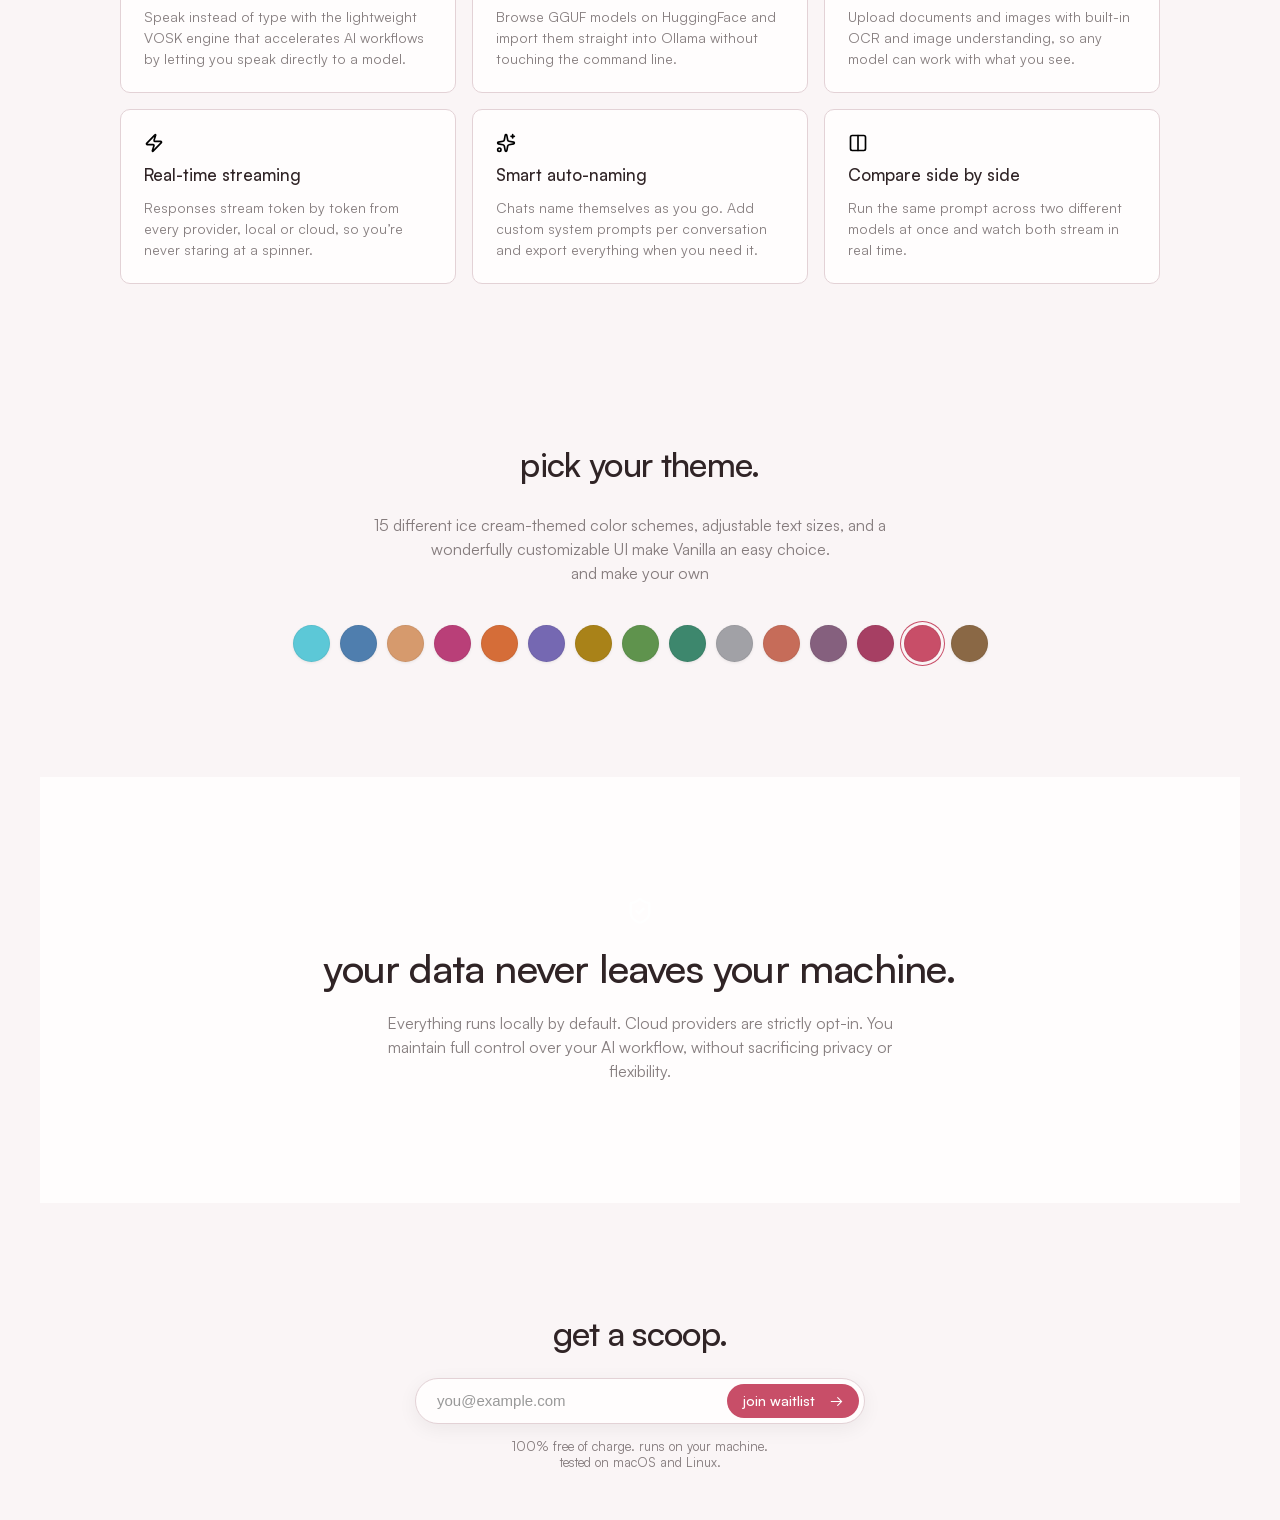
==== commit 1c722aaa: "Sync landing page with app controls and themes" ====
--- a/index.html
+++ b/index.html
@@ -10,8 +10,7 @@
       content="vanilla is an app for interacting with local and cloud AI models with powerful features and a beautiful look."
     />
     <link rel="canonical" href="https://diskettelabs.github.io/vanilla-site/" />
-    <link rel="icon" href="assets/meta/favicon-light.png" media="(prefers-color-scheme: light)" />
-    <link rel="icon" href="assets/meta/favicon-dark.png" media="(prefers-color-scheme: dark)" />
+    <link rel="icon" type="image/svg+xml" href="assets/app/scoop-outline.svg" />
     <link rel="apple-touch-icon" href="assets/meta/apple-touch-icon.png" />
     <meta property="og:type" content="website" />
     <meta property="og:title" content="vanilla - local interface for all flavors of AI" />
@@ -29,7 +28,7 @@
     />
     <meta name="twitter:image" content="https://diskettelabs.github.io/vanilla-site/assets/meta/og.png" />
     <link rel="stylesheet" href="styles.css" />
-    <script src="script.js" defer></script>
+    <script src="script.js?v=3" defer></script>
   </head>
   <body>
     <a class="skip-link" href="#main">Skip to content</a>
@@ -44,11 +43,7 @@
       </button>
 
       <nav class="header-actions" id="site-actions" aria-label="Primary" data-menu>
-        <a class="pill pill-light" href="https://github.com/diskettelabs/vanilla" target="_blank" rel="noreferrer">
-          <img src="assets/icons/github.svg" alt="" />
-          <span>view on GitHub</span>
-        </a>
-        <a class="pill pill-dark" href="#waitlist">
+        <a class="pill pill-dark" href="#waitlist" data-waitlist-link>
           <img src="assets/app/scoop-outline.svg" alt="" />
           <span>waitlist</span>
         </a>
@@ -67,16 +62,20 @@
               </span>
             </button>
             <div class="prompt-actions">
-              <button class="prompt-control prompt-control-attach" type="button" data-hero-jump="1">
-                <img src="assets/app/add.svg" alt="" /><span>attach file</span>
+              <button class="prompt-control prompt-control-attach" type="button" data-omnibar-tool="attach">
+                <img src="assets/app/paperclip.svg" alt="" /><span>attach files</span>
               </button>
-              <button class="prompt-control prompt-control-tools" type="button" data-hero-jump="2">
-                <img src="assets/app/tools.svg" alt="" /><span>tools</span>
+              <button class="prompt-control prompt-control-tools" type="button" data-omnibar-tool="extensions" aria-expanded="false" aria-controls="site-tools-menu">
+                <img src="assets/app/tools.svg" alt="" /><span>extensions</span>
+                <img class="tools-chevron" src="assets/app/chevron-right.svg" alt="" />
               </button>
-              <button class="prompt-control prompt-control-dictation" type="button" data-hero-jump="3">
-                <img src="assets/app/dictate.svg" alt="" /><span>dictation</span>
-              </button>
-              <button class="send-button" type="button" aria-label="Show next feature"><img src="assets/app/submit.svg" alt="" /></button>
+              <div class="site-tools-menu" id="site-tools-menu" aria-hidden="true" hidden>
+                <button class="prompt-control" type="button" data-omnibar-tool="tools"><img src="assets/app/wrench.svg" alt="" /><span>tools</span></button>
+                <button class="prompt-control" type="button" data-omnibar-tool="compare"><img src="assets/app/columns.svg" alt="" /><span>compare</span></button>
+                <button class="prompt-control" type="button" data-omnibar-tool="search"><img src="assets/app/search.svg" alt="" /><span>search</span></button>
+                <button class="prompt-control" type="button" data-omnibar-tool="prompt"><img src="assets/app/pencil-line.svg" alt="" /><span>prompt</span></button>
+              </div>
+              <button class="send-button" type="button" data-omnibar-tool="submit" aria-label="Submit message" title="Submit"><img src="assets/app/arrow-up.svg" alt="" /></button>
             </div>
           </div>
         </div>
@@ -139,24 +138,10 @@
       <section class="section themes" aria-labelledby="themes-title" data-theme-section>
         <div class="center-copy reveal">
           <h2 id="themes-title">pick your theme.</h2>
-          <p>13 different ice cream-themed color schemes, adjustable text sizes, and a wonderfully customizable UI make Vanilla an easy choice.</p>
+          <p>15 different ice cream-themed color schemes, adjustable text sizes, and a wonderfully customizable UI make Vanilla an easy choice.</p>
           <p>and make your own</p>
         </div>
-        <div class="swatches reveal" aria-label="Choose a preview color">
-          <button type="button" style="--swatch:#f6cbd6" aria-label="Strawberry" aria-pressed="true"></button>
-          <button type="button" style="--swatch:#d8eaf8" aria-label="Blueberry" aria-pressed="false"></button>
-          <button type="button" style="--swatch:#f5ddb2" aria-label="Caramel" aria-pressed="false"></button>
-          <button type="button" style="--swatch:#f6e8ba" aria-label="Vanilla" aria-pressed="false"></button>
-          <button type="button" style="--swatch:#dfd7f4" aria-label="Ube" aria-pressed="false"></button>
-          <button type="button" style="--swatch:#d3ecd9" aria-label="Pistachio" aria-pressed="false"></button>
-          <button type="button" style="--swatch:#d0e3e7" aria-label="Mint" aria-pressed="false"></button>
-          <button type="button" style="--swatch:#f1cbbd" aria-label="Peach" aria-pressed="false"></button>
-          <button type="button" style="--swatch:#d9d1ca" aria-label="Coffee" aria-pressed="false"></button>
-          <button type="button" style="--swatch:#dbe4c8" aria-label="Matcha" aria-pressed="false"></button>
-          <button type="button" style="--swatch:#ead7ef" aria-label="Taro" aria-pressed="false"></button>
-          <button type="button" style="--swatch:#373330" aria-label="Chocolate" aria-pressed="false"></button>
-          <button type="button" style="--swatch:#eceae5" aria-label="Classic" aria-pressed="false"></button>
-        </div>
+        <div class="swatches reveal" aria-label="Choose a preview theme" data-theme-swatches></div>
       </section>
 
       <section class="privacy" aria-labelledby="privacy-title">
@@ -178,12 +163,6 @@
             </div>
             <p class="waitlist-status" role="status" aria-live="polite" data-waitlist-status></p>
           </form>
-          <div class="cta-actions">
-            <a class="pill pill-light" href="https://github.com/diskettelabs/vanilla" target="_blank" rel="noreferrer">
-              <img src="assets/icons/github.svg" alt="" />
-              <span>view on GitHub</span>
-            </a>
-          </div>
           <p class="cta-note">100% free of charge. runs on your machine.<br />tested on macOS and Linux.</p>
         </div>
       </section>
--- a/styles.css
+++ b/styles.css
@@ -19,7 +19,10 @@
   --soft-ink: rgba(0, 0, 0, 0.55);
   --hairline: #e1e1df;
   --paper: #fff;
+  --site-surface: #fff;
   --preview-accent: #f6cbd6;
+  --theme-accent: #c84e68;
+  --app-icon-filter: none;
   --content: 1040px;
 }
 
@@ -86,6 +89,12 @@
   align-items: center;
   justify-content: space-between;
   transform: translateX(-50%);
+}
+
+.site-header > .brand,
+.site-header > .menu-toggle {
+  position: relative;
+  z-index: 1;
 }
 
 .brand {
@@ -141,8 +150,7 @@
 .prompt-control:focus-visible,
 .waitlist-field input:focus-visible,
 .waitlist-field button:focus-visible {
-  outline: 2px solid #000;
-  outline-offset: 3px;
+  outline: none;
 }
 
 .pill img {
@@ -188,7 +196,7 @@
 .hero {
   display: grid;
   min-height: 100svh;
-  margin-bottom: -100px;
+  margin-bottom: 0;
   overflow: hidden;
   place-items: center;
   padding: 126px 24px 90px;
@@ -196,7 +204,7 @@
 
 .hero-inner {
   position: relative;
-  width: min(538px, 100%);
+  width: min(680px, 100%);
   min-width: 0;
   text-align: center;
 }
@@ -212,9 +220,10 @@
 }
 
 .prompt-card {
-  width: 538px;
+  width: 680px;
   max-width: 100%;
-  height: 119px;
+  min-height: 0;
+  height: auto;
   padding: 8.5px 11px 9.5px;
   border: 1px solid #dbdbda;
   border-radius: 24px;
@@ -233,7 +242,7 @@
   align-items: center;
   overflow: visible;
   border: 0;
-  color: #343537;
+  color: var(--ink);
   background: transparent;
   font-size: 18px;
   font-weight: 500;
@@ -246,10 +255,10 @@
   position: relative;
   left: 50%;
   display: flex;
-  width: 500px;
+  width: 640px;
   height: 24px;
   margin: 0;
-  flex: 0 0 500px;
+  flex: 0 0 640px;
   align-items: center;
   gap: 8px;
   overflow: hidden;
@@ -270,8 +279,9 @@
 }
 
 .prompt-actions {
+  position: relative;
   display: flex;
-  height: 43px;
+  height: 34px;
   align-items: center;
   gap: 9px;
 }
@@ -283,10 +293,10 @@
   gap: 4px;
   justify-content: center;
   padding: 0;
-  border: 1px solid #ededeb;
+  border: 1px solid var(--hairline);
   border-radius: 999px;
-  color: #6b6b6b;
-  background: #fff;
+  color: color-mix(in srgb, var(--ink) 68%, transparent);
+  background: var(--site-surface);
   font-size: 14px;
   font-weight: 500;
   line-height: 1.2;
@@ -296,19 +306,94 @@
 }
 
 .prompt-control:hover {
-  border-color: #d8d8d5;
-  color: #262626;
-  background: #fafafa;
+  border-color: color-mix(in srgb, var(--ink) 28%, var(--hairline));
+  color: var(--ink);
+  background: color-mix(in srgb, var(--ink) 6%, var(--site-surface));
 }
 
 .prompt-control-attach { width: 106px; }
-.prompt-control-tools { width: 80px; }
-.prompt-control-dictation { width: 104px; }
+.prompt-control-tools {
+  width: 108px;
+  padding-inline: 6px;
+}
+
+.prompt-control[data-active="true"] {
+  border-color: var(--theme-accent);
+  color: var(--theme-accent);
+  background: color-mix(in srgb, var(--theme-accent) 12%, var(--site-surface));
+}
+
+.prompt-control .tools-chevron {
+  width: 12px;
+  height: 12px;
+  margin-left: -1px;
+  opacity: 0.55;
+  transition: transform 160ms ease;
+}
+
+.prompt-control-tools[aria-expanded="true"] .tools-chevron {
+  transform: rotate(180deg);
+}
+
+.site-tools-menu {
+  position: absolute;
+  left: 227px;
+  bottom: 0;
+  display: flex;
+  gap: 4px;
+  padding: 0;
+  border: 0;
+  border-radius: 0;
+  background: transparent;
+  box-shadow: none;
+  backdrop-filter: none;
+}
+
+.site-tools-menu[hidden] {
+  display: none;
+}
+
+.site-tools-menu .prompt-control {
+  width: auto;
+  height: 34px;
+  padding: 0 8px;
+}
+
+.prompt-icon-control {
+  display: grid;
+  width: 34px;
+  height: 34px;
+  margin-left: 2px;
+  padding: 0;
+  place-items: center;
+  border: 0;
+  border-radius: 8px;
+  background: transparent;
+  cursor: pointer;
+}
+
+.prompt-icon-control:hover,
+.prompt-icon-control[data-active="true"] {
+  color: var(--theme-accent);
+  background: color-mix(in srgb, var(--theme-accent) 12%, var(--site-surface));
+}
+
+.prompt-icon-control img {
+  width: 18px;
+  height: 18px;
+  filter: var(--app-icon-filter);
+}
+
+.prompt-card.is-dictating {
+  border-color: var(--theme-accent);
+  box-shadow: 0 0 0 3px color-mix(in srgb, var(--theme-accent) 16%, transparent), 0 4px 14px rgba(0, 0, 0, 0.08);
+}
 
 .prompt-control img {
   display: block;
   width: 16px;
   height: 16px;
+  filter: var(--app-icon-filter);
 }
 
 .prompt-control-attach img { width: 14px; height: 14px; }
@@ -319,6 +404,7 @@
 }
 
 .send-button {
+  flex: 0 0 36px;
   width: 36px;
   height: 36px;
   margin-left: auto;
@@ -486,7 +572,49 @@
 
 .swatches button:hover,
 .swatches button[aria-pressed="true"] {
-  box-shadow: 0 0 0 3px #fff, 0 0 0 4px rgba(0, 0, 0, 0.22);
+  box-shadow: 0 0 0 3px var(--paper), 0 0 0 4px var(--theme-accent);
+}
+
+html[data-app-theme] body {
+  background: var(--paper);
+}
+
+html[data-app-theme] .prompt-card,
+html[data-app-theme] .model-list li,
+html[data-app-theme] .feature-card,
+html[data-app-theme] .waitlist-field {
+  border-color: var(--hairline);
+  background: var(--site-surface);
+  color: var(--ink);
+}
+
+html[data-app-theme] .hero-feature img,
+html[data-app-theme] .feature-icon,
+html[data-app-theme] .model-list img,
+html[data-app-theme] .brand-wordmark,
+html[data-app-theme] .pill-light img,
+html[data-app-theme] .menu-toggle span:not(.sr-only) {
+  filter: var(--app-icon-filter);
+}
+
+html[data-app-theme] .privacy {
+  color: var(--ink);
+  background: var(--site-surface);
+}
+
+html[data-app-theme] .privacy p,
+html[data-app-theme] .cta-note {
+  color: var(--soft-ink);
+}
+
+html[data-app-theme] .waitlist-field input {
+  color: var(--ink);
+}
+
+html[data-app-theme] .waitlist-field button,
+html[data-app-theme] .pill-dark {
+  color: #fff;
+  background: var(--theme-accent);
 }
 
 .privacy {
@@ -535,7 +663,7 @@
 
 .cta {
   display: grid;
-  min-height: 400px;
+  min-height: 0;
   place-items: start center;
   padding: 110px 24px 50px;
   text-align: center;
@@ -569,7 +697,7 @@
 
 .waitlist-field:focus-within {
   border-color: #aaa;
-  box-shadow: 0 5px 24px rgba(0, 0, 0, 0.09);
+  box-shadow: 0 0 0 2px #000, 0 5px 24px rgba(0, 0, 0, 0.09);
 }
 
 .waitlist-field input {
@@ -655,17 +783,21 @@
 
   .header-actions {
     position: absolute;
-    top: 52px;
-    right: 0;
+    z-index: 0;
+    top: 0;
+    left: 50%;
     display: none;
-    width: max-content;
-    padding: 10px;
-    flex-direction: column;
-    align-items: stretch;
-    border: 1px solid var(--hairline);
-    border-radius: 14px;
-    background: rgba(255, 255, 255, 0.96);
-    box-shadow: 0 8px 24px rgba(0, 0, 0, 0.09);
+    width: 100vw;
+    min-height: 58px;
+    padding: 66px 16px 12px;
+    flex-direction: row;
+    align-items: center;
+    justify-content: flex-end;
+    border-bottom: 1px solid var(--hairline);
+    background: color-mix(in srgb, var(--paper) 96%, transparent);
+    box-shadow: 0 8px 24px rgba(0, 0, 0, 0.08);
+    transform: translateX(-50%);
+    backdrop-filter: blur(18px);
   }
 
   .header-actions.is-open {
@@ -683,7 +815,7 @@
   }
 
   .hero-inner {
-    width: min(538px, calc(100% - 40px));
+    width: min(680px, calc(100% - 40px));
   }
 
   .hero h1 {
@@ -696,33 +828,67 @@
 
   .prompt-card {
     width: 100%;
-    height: 119px;
+    min-height: 0;
+    height: auto;
     padding: 8.5px 11px 9.5px;
     border-radius: 24px;
   }
 
   .hero-feature {
     width: 100%;
-    height: 36px;
-    margin-left: 0;
-    padding: 12px 0 0;
+    height: auto;
+    min-height: 36px;
+    margin: 0 0 8px;
+    padding: 8px 0 0;
+    align-items: flex-start;
     overflow: visible;
-    font-size: 18px;
+    font-size: 16px;
+  }
+
+  .hero-feature-content {
+    position: static;
+    left: auto;
+    width: 100%;
+    height: auto;
+    flex: 1 1 auto;
+    align-items: flex-start;
+    overflow: visible;
+    transform: none;
   }
 
   .hero-feature img {
-    width: 24px;
-    height: 24px;
-  }
-
-  .hero-feature span {
-    white-space: nowrap;
+    width: 20px;
+    height: 20px;
+    margin-top: 1px;
+  }
+
+  .hero-feature [data-hero-text] {
+    min-width: 0;
+    flex: 1 1 auto;
+    overflow: visible;
+    line-height: 1.35;
+    text-overflow: clip;
+    white-space: normal;
   }
 
   .prompt-actions {
     position: relative;
+    height: auto;
+    flex-wrap: wrap;
     gap: 9px;
   }
+
+  .site-tools-menu {
+    position: static;
+    flex: 0 0 100%;
+    order: 5;
+    max-width: calc(100vw - 48px);
+    flex-wrap: wrap;
+    justify-content: flex-start;
+  }
+
+  .prompt-icon-control { order: 3; }
+  .send-button { order: 4; }
 
   .prompt-control {
     height: 34px;
@@ -731,8 +897,8 @@
   }
 
   .send-button {
-    position: absolute;
-    right: -18px;
+    position: static;
+    margin-left: auto;
     width: 36px;
     height: 36px;
   }
@@ -843,7 +1009,7 @@
   }
 
   .cta {
-    min-height: 380px;
+    min-height: 0;
     padding: 80px 20px 48px;
   }
 }
@@ -854,6 +1020,19 @@
   }
 }
 
+@media (max-width: 370px) {
+  .prompt-actions {
+    gap: 6px;
+  }
+
+  .prompt-control {
+    width: auto;
+    padding-inline: 8px;
+    flex: 0 1 auto;
+    font-size: 13px;
+  }
+}
+
 @media (max-width: 350px) {
   .prompt-card {
     padding-inline: 9px;
@@ -861,6 +1040,11 @@
 
   .prompt-actions {
     gap: 4px;
+  }
+
+  .prompt-control {
+    padding-inline: 6px;
+    font-size: 12px;
   }
 
   .waitlist-field button {
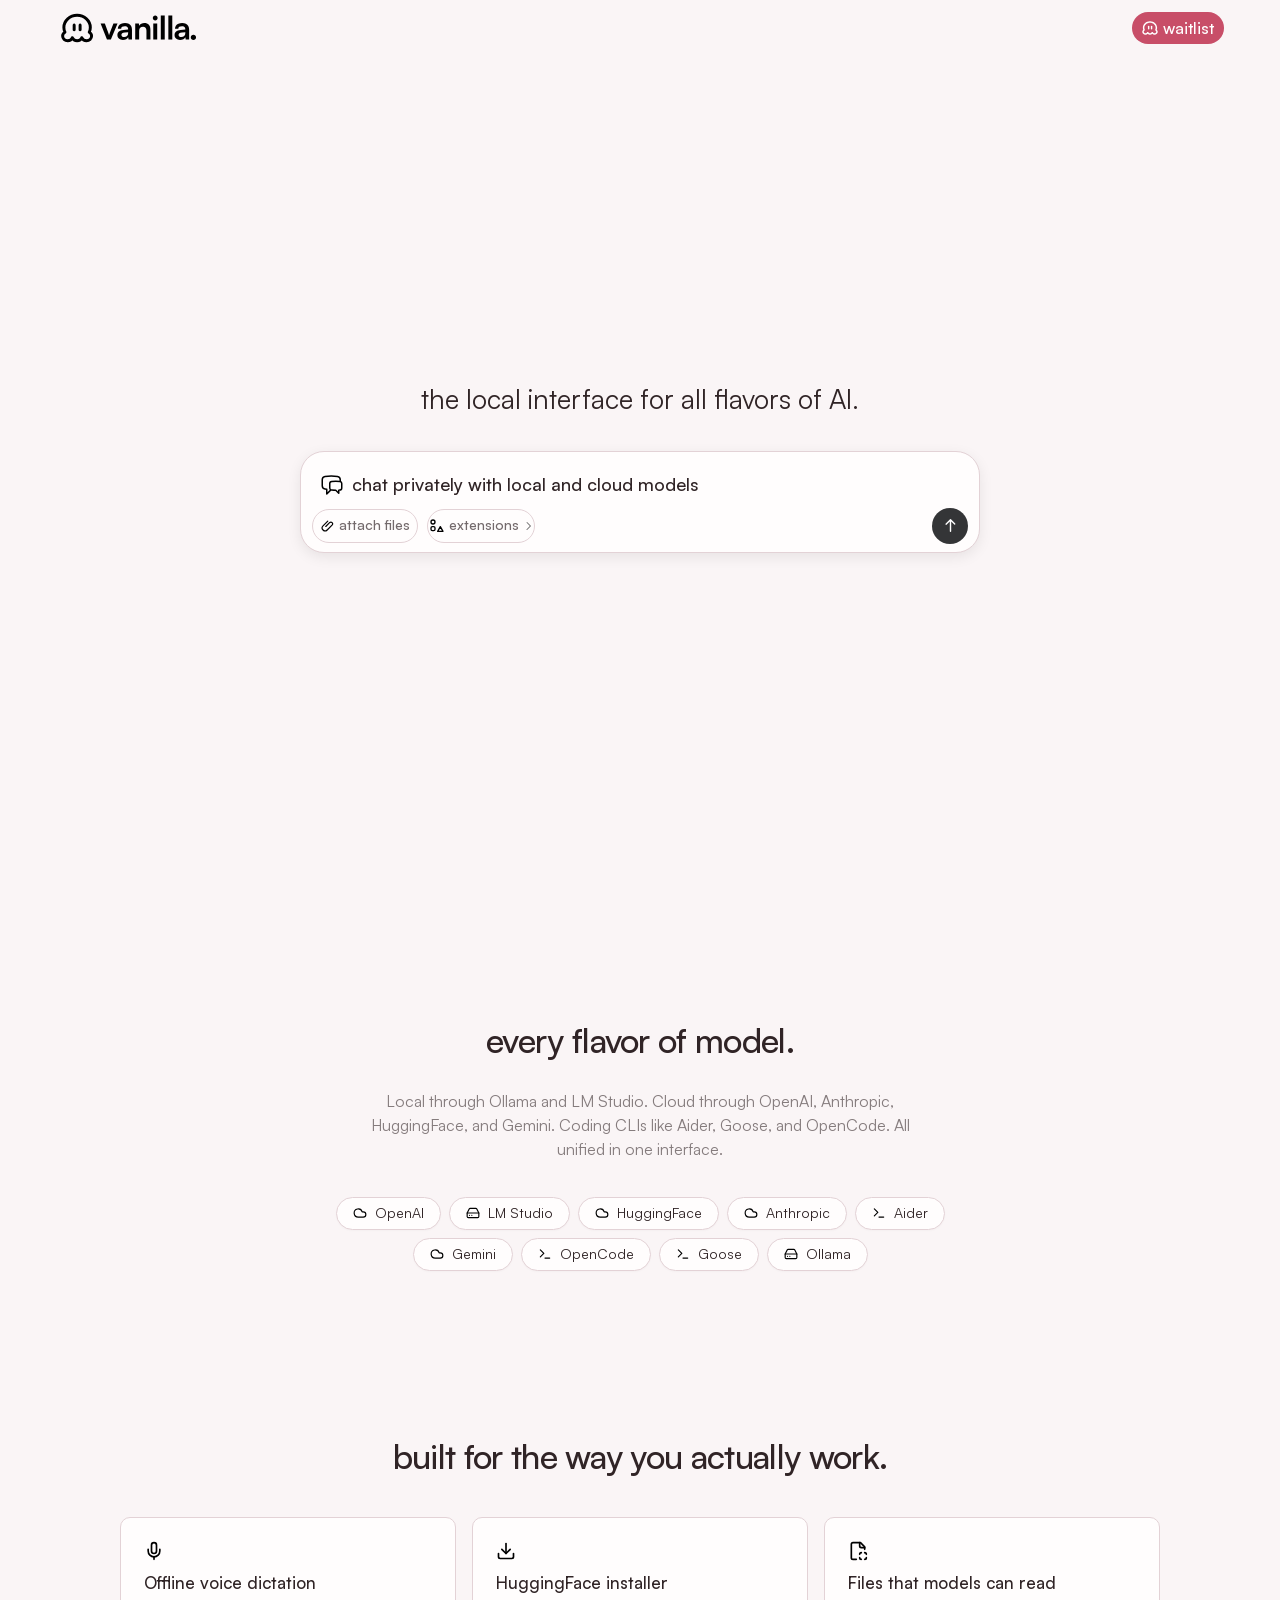
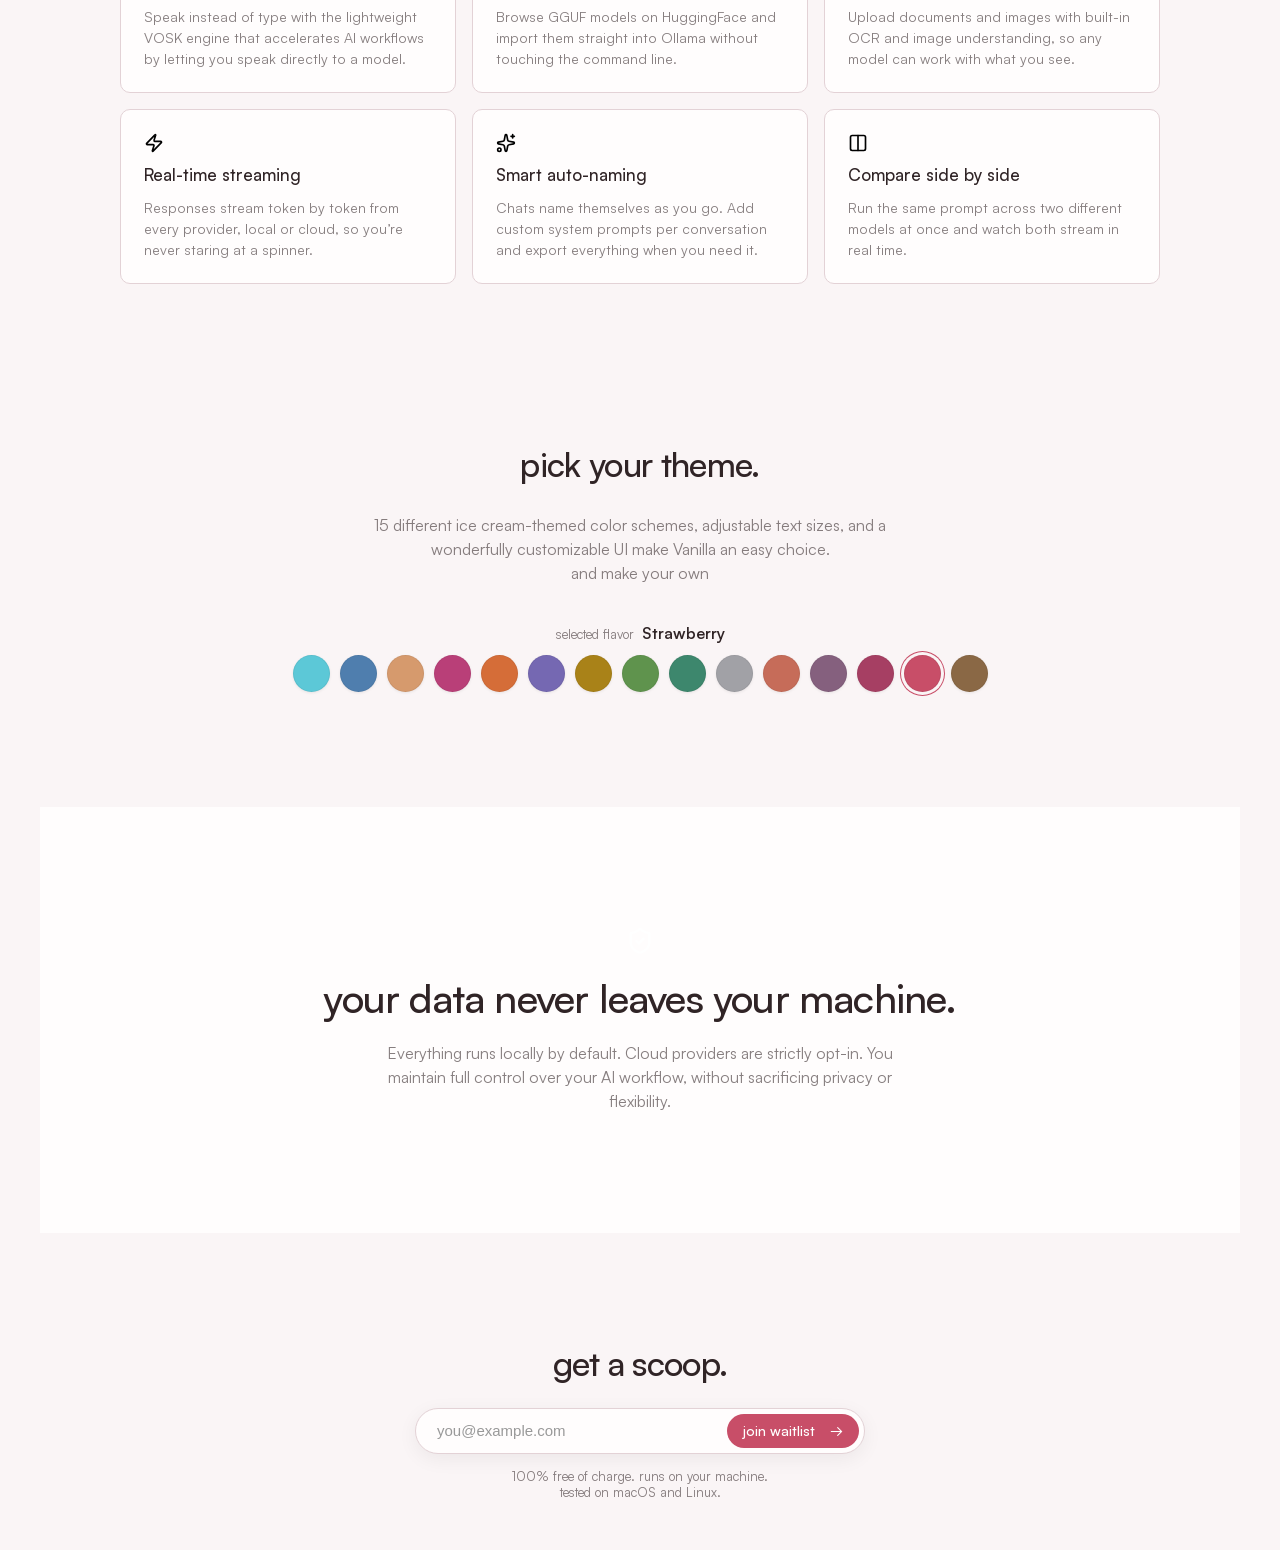
==== commit 4e02476f: "Show selected theme flavor" ====
--- a/index.html
+++ b/index.html
@@ -141,7 +141,13 @@
           <p>15 different ice cream-themed color schemes, adjustable text sizes, and a wonderfully customizable UI make Vanilla an easy choice.</p>
           <p>and make your own</p>
         </div>
-        <div class="swatches reveal" aria-label="Choose a preview theme" data-theme-swatches></div>
+        <div class="theme-picker reveal">
+          <div class="theme-selection" aria-live="polite">
+            <span>selected flavor</span>
+            <strong data-selected-theme>Strawberry</strong>
+          </div>
+          <div class="swatches" aria-label="Choose a preview theme" data-theme-swatches></div>
+        </div>
       </section>
 
       <section class="privacy" aria-labelledby="privacy-title">
--- a/styles.css
+++ b/styles.css
@@ -314,7 +314,7 @@
 .prompt-control-attach { width: 106px; }
 .prompt-control-tools {
   width: 108px;
-  padding-inline: 6px;
+  padding-inline: 10px;
 }
 
 .prompt-control[data-active="true"] {
@@ -558,6 +558,27 @@
   gap: 10px;
 }
 
+.theme-selection {
+  display: flex;
+  margin-top: 40px;
+  align-items: baseline;
+  justify-content: center;
+  gap: 8px;
+  color: var(--soft-ink);
+  font-size: 13px;
+  line-height: 1;
+}
+
+.theme-selection span {
+  text-transform: lowercase;
+}
+
+.theme-selection strong {
+  color: var(--ink);
+  font-size: 16px;
+  font-weight: 600;
+}
+
 .swatches button {
   width: 37px;
   height: 37px;
@@ -573,6 +594,10 @@
 .swatches button:hover,
 .swatches button[aria-pressed="true"] {
   box-shadow: 0 0 0 3px var(--paper), 0 0 0 4px var(--theme-accent);
+}
+
+.theme-picker .swatches {
+  margin-top: 14px;
 }
 
 html[data-app-theme] body {
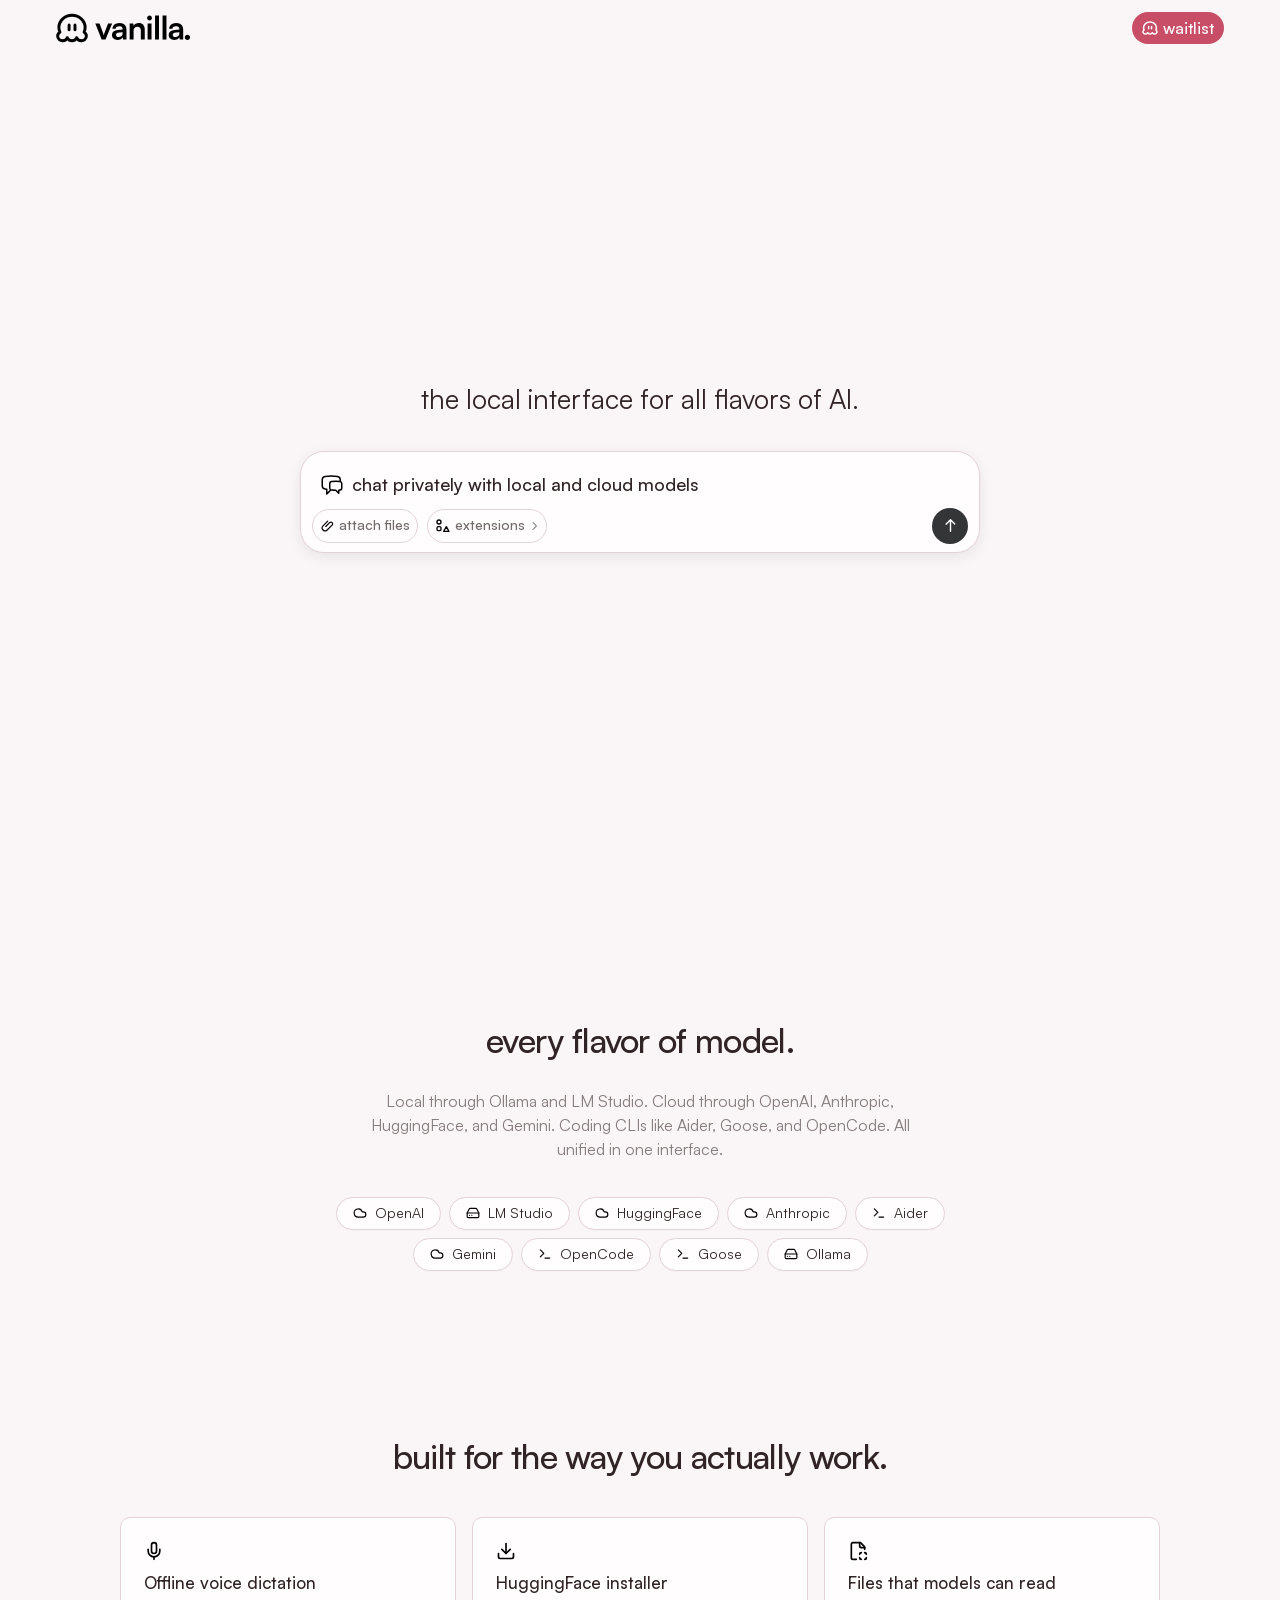
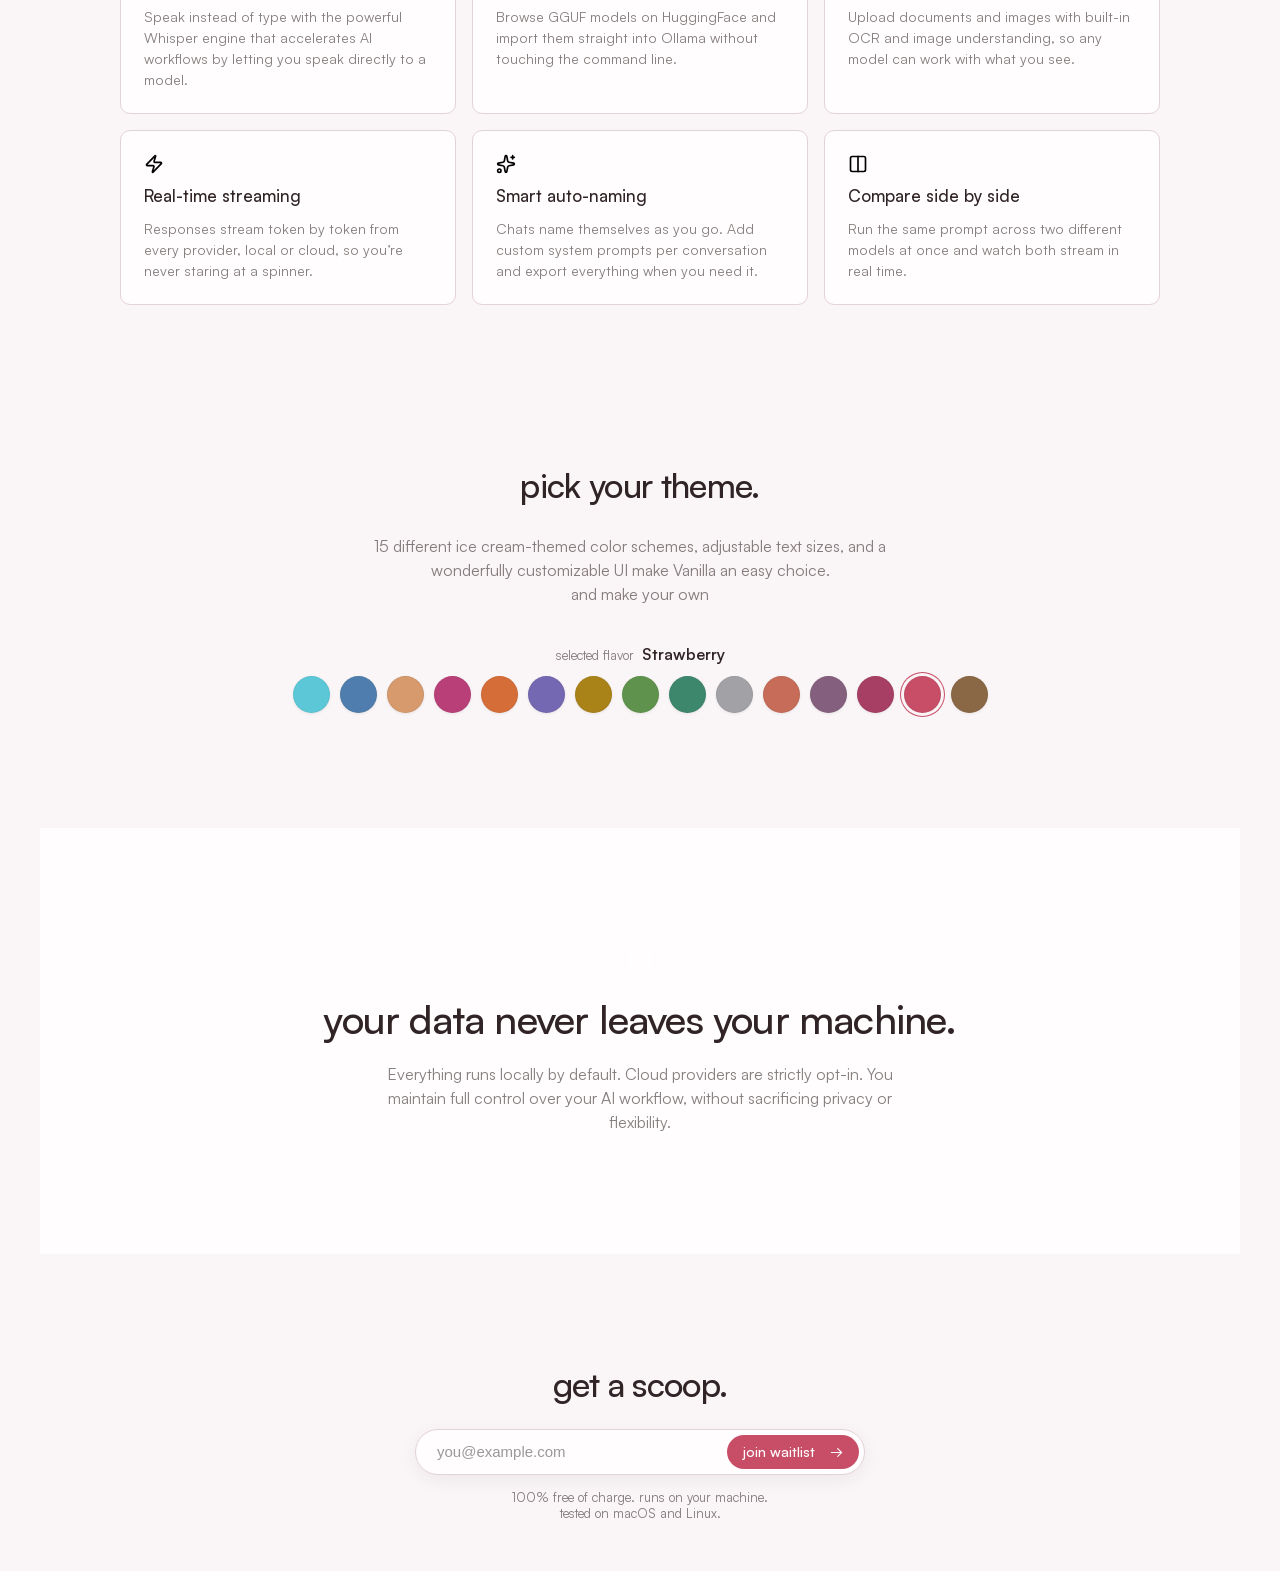
==== commit 5e7043a2: "update site" ====
--- a/index.html
+++ b/index.html
@@ -1,177 +1,191 @@
 <!doctype html>
 <html lang="en">
-  <head>
-    <meta charset="UTF-8" />
-    <meta name="viewport" content="width=device-width, initial-scale=1" />
-    <meta name="theme-color" content="#ffffff" />
-    <title>vanilla - local interface for all flavors of AI</title>
-    <meta
-      name="description"
-      content="vanilla is an app for interacting with local and cloud AI models with powerful features and a beautiful look."
-    />
-    <link rel="canonical" href="https://diskettelabs.github.io/vanilla-site/" />
-    <link rel="icon" type="image/svg+xml" href="assets/app/scoop-outline.svg" />
-    <link rel="apple-touch-icon" href="assets/meta/apple-touch-icon.png" />
-    <meta property="og:type" content="website" />
-    <meta property="og:title" content="vanilla - local interface for all flavors of AI" />
-    <meta
-      property="og:description"
-      content="vanilla is an app for interacting with local and cloud AI models with powerful features and a beautiful look."
-    />
-    <meta property="og:url" content="https://diskettelabs.github.io/vanilla-site/" />
-    <meta property="og:image" content="https://diskettelabs.github.io/vanilla-site/assets/meta/og.png" />
-    <meta name="twitter:card" content="summary_large_image" />
-    <meta name="twitter:title" content="vanilla - local interface for all flavors of AI" />
-    <meta
-      name="twitter:description"
-      content="vanilla is an app for interacting with local and cloud AI models with powerful features and a beautiful look."
-    />
-    <meta name="twitter:image" content="https://diskettelabs.github.io/vanilla-site/assets/meta/og.png" />
-    <link rel="stylesheet" href="styles.css" />
-    <script src="script.js?v=3" defer></script>
-  </head>
-  <body>
-    <a class="skip-link" href="#main">Skip to content</a>
 
-    <header class="site-header" data-header>
-      <a class="brand" href="#top" aria-label="Vanilla home">
-        <img class="brand-wordmark" src="assets/app/vanilla-logomark.svg" alt="vanilla." />
+<head>
+  <meta charset="UTF-8" />
+  <meta name="viewport" content="width=device-width, initial-scale=1" />
+  <meta name="theme-color" content="#ffffff" />
+  <title>vanilla - local interface for all flavors of AI</title>
+  <meta name="description"
+    content="vanilla is an app for interacting with local and cloud AI models with powerful features and a beautiful look." />
+  <link rel="canonical" href="https://diskettelabs.github.io/vanilla-site/" />
+  <link rel="icon" type="image/svg+xml" href="assets/app/scoop-outline.svg" />
+  <link rel="apple-touch-icon" href="assets/meta/apple-touch-icon.png" />
+  <meta property="og:type" content="website" />
+  <meta property="og:title" content="vanilla - local interface for all flavors of AI" />
+  <meta property="og:description"
+    content="vanilla is an app for interacting with local and cloud AI models with powerful features and a beautiful look." />
+  <meta property="og:url" content="https://diskettelabs.github.io/vanilla-site/" />
+  <meta property="og:image" content="https://diskettelabs.github.io/vanilla-site/assets/meta/og.png" />
+  <meta name="twitter:card" content="summary_large_image" />
+  <meta name="twitter:title" content="vanilla - local interface for all flavors of AI" />
+  <meta name="twitter:description"
+    content="vanilla is an app for interacting with local and cloud AI models with powerful features and a beautiful look." />
+  <meta name="twitter:image" content="https://diskettelabs.github.io/vanilla-site/assets/meta/og.png" />
+  <link rel="stylesheet" href="styles.css" />
+  <script src="script.js?v=3" defer></script>
+</head>
+
+<body>
+  <a class="skip-link" href="#main">Skip to content</a>
+
+  <header class="site-header" data-header>
+    <a class="brand" href="#top" aria-label="Vanilla home">
+      <img class="brand-wordmark" src="assets/app/vanilla-logomark.svg" alt="vanilla." />
+    </a>
+
+    <button class="menu-toggle" type="button" aria-expanded="false" aria-controls="site-actions" data-menu-toggle>
+      <span></span><span></span><span class="sr-only">Toggle menu</span>
+    </button>
+
+    <nav class="header-actions" id="site-actions" aria-label="Primary" data-menu>
+      <a class="pill pill-dark" href="#waitlist" data-waitlist-link>
+        <img src="assets/app/scoop-outline.svg" alt="" />
+        <span>waitlist</span>
       </a>
+    </nav>
+  </header>
 
-      <button class="menu-toggle" type="button" aria-expanded="false" aria-controls="site-actions" data-menu-toggle>
-        <span></span><span></span><span class="sr-only">Toggle menu</span>
-      </button>
-
-      <nav class="header-actions" id="site-actions" aria-label="Primary" data-menu>
-        <a class="pill pill-dark" href="#waitlist" data-waitlist-link>
-          <img src="assets/app/scoop-outline.svg" alt="" />
-          <span>waitlist</span>
-        </a>
-      </nav>
-    </header>
-
-    <main id="main">
-      <section class="hero" id="top" aria-labelledby="hero-title">
-        <div class="hero-inner reveal">
-          <h1 id="hero-title">the local interface for all flavors of AI.</h1>
-          <div class="prompt-card" aria-label="Vanilla feature preview" data-hero-card>
-            <button class="hero-feature" type="button" title="Show next feature" data-hero-feature>
-              <span class="hero-feature-content">
-                <img src="assets/framer/hero-chat.svg" alt="" data-hero-icon />
-                <span data-hero-text>chat privately with local and cloud models</span>
-              </span>
+  <main id="main">
+    <section class="hero" id="top" aria-labelledby="hero-title">
+      <div class="hero-inner reveal">
+        <h1 id="hero-title">the local interface for all flavors of AI.</h1>
+        <div class="prompt-card" aria-label="Vanilla feature preview" data-hero-card>
+          <button class="hero-feature" type="button" title="Show next feature" data-hero-feature>
+            <span class="hero-feature-content">
+              <img src="assets/framer/hero-chat.svg" alt="" data-hero-icon />
+              <span data-hero-text>chat privately with local and cloud models</span>
+            </span>
+          </button>
+          <div class="prompt-actions">
+            <button class="prompt-control prompt-control-attach" type="button" data-omnibar-tool="attach">
+              <img src="assets/app/paperclip.svg" alt="" /><span>attach files</span>
             </button>
-            <div class="prompt-actions">
-              <button class="prompt-control prompt-control-attach" type="button" data-omnibar-tool="attach">
-                <img src="assets/app/paperclip.svg" alt="" /><span>attach files</span>
-              </button>
-              <button class="prompt-control prompt-control-tools" type="button" data-omnibar-tool="extensions" aria-expanded="false" aria-controls="site-tools-menu">
+            <button class="prompt-control prompt-control-tools" type="button" data-omnibar-tool="extensions"
+              aria-expanded="false" aria-controls="site-tools-menu">
+              <div class="tools-chevron-container">
                 <img src="assets/app/tools.svg" alt="" /><span>extensions</span>
                 <img class="tools-chevron" src="assets/app/chevron-right.svg" alt="" />
-              </button>
-              <div class="site-tools-menu" id="site-tools-menu" aria-hidden="true" hidden>
-                <button class="prompt-control" type="button" data-omnibar-tool="tools"><img src="assets/app/wrench.svg" alt="" /><span>tools</span></button>
-                <button class="prompt-control" type="button" data-omnibar-tool="compare"><img src="assets/app/columns.svg" alt="" /><span>compare</span></button>
-                <button class="prompt-control" type="button" data-omnibar-tool="search"><img src="assets/app/search.svg" alt="" /><span>search</span></button>
-                <button class="prompt-control" type="button" data-omnibar-tool="prompt"><img src="assets/app/pencil-line.svg" alt="" /><span>prompt</span></button>
               </div>
-              <button class="send-button" type="button" data-omnibar-tool="submit" aria-label="Submit message" title="Submit"><img src="assets/app/arrow-up.svg" alt="" /></button>
+            </button>
+            <div class="site-tools-menu" id="site-tools-menu" aria-hidden="true" hidden>
+              <button class="prompt-control" type="button" data-omnibar-tool="tools"><img src="assets/app/wrench.svg"
+                  alt="" /><span>tools</span></button>
+              <button class="prompt-control" type="button" data-omnibar-tool="compare"><img src="assets/app/columns.svg"
+                  alt="" /><span>compare</span></button>
+              <button class="prompt-control" type="button" data-omnibar-tool="search"><img src="assets/app/search.svg"
+                  alt="" /><span>search</span></button>
+              <button class="prompt-control" type="button" data-omnibar-tool="prompt"><img
+                  src="assets/app/pencil-line.svg" alt="" /><span>prompt</span></button>
             </div>
+            <button class="send-button" type="button" data-omnibar-tool="submit" aria-label="Submit message"
+              title="Submit"><img src="assets/app/arrow-up.svg" alt="" /></button>
           </div>
         </div>
-      </section>
+      </div>
+    </section>
 
-      <section class="section models" aria-labelledby="models-title">
-        <div class="center-copy reveal">
-          <h2 id="models-title">every flavor of model.</h2>
-          <p>Local through Ollama and LM Studio. Cloud through OpenAI, Anthropic, HuggingFace, and Gemini. Coding CLIs like Aider, Goose, and OpenCode. All unified in one interface.</p>
+    <section class="section models" aria-labelledby="models-title">
+      <div class="center-copy reveal">
+        <h2 id="models-title">every flavor of model.</h2>
+        <p>Local through Ollama and LM Studio. Cloud through OpenAI, Anthropic, HuggingFace, and Gemini. Coding CLIs
+          like Aider, Goose, and OpenCode. All unified in one interface.</p>
+      </div>
+      <ul class="model-list reveal" aria-label="Supported model providers and tools">
+        <li><img src="assets/framer/cloud.svg" alt="" />OpenAI</li>
+        <li><img src="assets/framer/server.svg" alt="" />LM Studio</li>
+        <li><img src="assets/framer/cloud.svg" alt="" />HuggingFace</li>
+        <li><img src="assets/framer/cloud.svg" alt="" />Anthropic</li>
+        <li><img src="assets/framer/terminal.svg" alt="" />Aider</li>
+        <li><img src="assets/framer/cloud.svg" alt="" />Gemini</li>
+        <li><img src="assets/framer/terminal.svg" alt="" />OpenCode</li>
+        <li><img src="assets/framer/terminal.svg" alt="" />Goose</li>
+        <li><img src="assets/framer/server.svg" alt="" />Ollama</li>
+      </ul>
+    </section>
+
+    <section class="section features" aria-labelledby="features-title">
+      <h2 id="features-title" class="section-title reveal">built for the way you actually work.</h2>
+      <div class="feature-grid">
+        <article class="feature-card reveal">
+          <img class="feature-icon" src="assets/framer/microphone.svg" alt="" />
+          <h3>Offline voice dictation</h3>
+          <p>Speak instead of type with the powerful Whisper engine that accelerates AI workflows by letting you speak
+            directly to a model.</p>
+        </article>
+        <article class="feature-card reveal">
+          <img class="feature-icon" src="assets/framer/download.svg" alt="" />
+          <h3>HuggingFace installer</h3>
+          <p>Browse GGUF models on HuggingFace and import them straight into Ollama without touching the command line.
+          </p>
+        </article>
+        <article class="feature-card reveal">
+          <img class="feature-icon" src="assets/framer/file-ocr.svg" alt="" />
+          <h3>Files that models can read</h3>
+          <p>Upload documents and images with built-in OCR and image understanding, so any model can work with what you
+            see.</p>
+        </article>
+        <article class="feature-card reveal">
+          <img class="feature-icon" src="assets/framer/bolt.svg" alt="" />
+          <h3>Real-time streaming</h3>
+          <p>Responses stream token by token from every provider, local or cloud, so you’re never staring at a spinner.
+          </p>
+        </article>
+        <article class="feature-card reveal">
+          <img class="feature-icon" src="assets/framer/sparkles.svg" alt="" />
+          <h3>Smart auto-naming</h3>
+          <p>Chats name themselves as you go. Add custom system prompts per conversation and export everything when you
+            need it.</p>
+        </article>
+        <article class="feature-card reveal">
+          <img class="feature-icon" src="assets/framer/compare.svg" alt="" />
+          <h3>Compare side by side</h3>
+          <p>Run the same prompt across two different models at once and watch both stream in real time.</p>
+        </article>
+      </div>
+    </section>
+
+    <section class="section themes" aria-labelledby="themes-title" data-theme-section>
+      <div class="center-copy reveal">
+        <h2 id="themes-title">pick your theme.</h2>
+        <p>15 different ice cream-themed color schemes, adjustable text sizes, and a wonderfully customizable UI make
+          Vanilla an easy choice.</p>
+        <p>and make your own</p>
+      </div>
+      <div class="theme-picker reveal">
+        <div class="theme-selection" aria-live="polite">
+          <span>selected flavor</span>
+          <strong data-selected-theme>Strawberry</strong>
         </div>
-        <ul class="model-list reveal" aria-label="Supported model providers and tools">
-          <li><img src="assets/framer/cloud.svg" alt="" />OpenAI</li>
-          <li><img src="assets/framer/server.svg" alt="" />LM Studio</li>
-          <li><img src="assets/framer/cloud.svg" alt="" />HuggingFace</li>
-          <li><img src="assets/framer/cloud.svg" alt="" />Anthropic</li>
-          <li><img src="assets/framer/terminal.svg" alt="" />Aider</li>
-          <li><img src="assets/framer/cloud.svg" alt="" />Gemini</li>
-          <li><img src="assets/framer/terminal.svg" alt="" />OpenCode</li>
-          <li><img src="assets/framer/terminal.svg" alt="" />Goose</li>
-          <li><img src="assets/framer/server.svg" alt="" />Ollama</li>
-        </ul>
-      </section>
+        <div class="swatches" aria-label="Choose a preview theme" data-theme-swatches></div>
+      </div>
+    </section>
 
-      <section class="section features" aria-labelledby="features-title">
-        <h2 id="features-title" class="section-title reveal">built for the way you actually work.</h2>
-        <div class="feature-grid">
-          <article class="feature-card reveal">
-            <img class="feature-icon" src="assets/framer/microphone.svg" alt="" />
-            <h3>Offline voice dictation</h3>
-            <p>Speak instead of type with the lightweight VOSK engine that accelerates AI workflows by letting you speak directly to a model.</p>
-          </article>
-          <article class="feature-card reveal">
-            <img class="feature-icon" src="assets/framer/download.svg" alt="" />
-            <h3>HuggingFace installer</h3>
-            <p>Browse GGUF models on HuggingFace and import them straight into Ollama without touching the command line.</p>
-          </article>
-          <article class="feature-card reveal">
-            <img class="feature-icon" src="assets/framer/file-ocr.svg" alt="" />
-            <h3>Files that models can read</h3>
-            <p>Upload documents and images with built-in OCR and image understanding, so any model can work with what you see.</p>
-          </article>
-          <article class="feature-card reveal">
-            <img class="feature-icon" src="assets/framer/bolt.svg" alt="" />
-            <h3>Real-time streaming</h3>
-            <p>Responses stream token by token from every provider, local or cloud, so you’re never staring at a spinner.</p>
-          </article>
-          <article class="feature-card reveal">
-            <img class="feature-icon" src="assets/framer/sparkles.svg" alt="" />
-            <h3>Smart auto-naming</h3>
-            <p>Chats name themselves as you go. Add custom system prompts per conversation and export everything when you need it.</p>
-          </article>
-          <article class="feature-card reveal">
-            <img class="feature-icon" src="assets/framer/compare.svg" alt="" />
-            <h3>Compare side by side</h3>
-            <p>Run the same prompt across two different models at once and watch both stream in real time.</p>
-          </article>
-        </div>
-      </section>
+    <section class="privacy" aria-labelledby="privacy-title">
+      <div class="privacy-inner reveal">
+        <img class="privacy-icon" src="assets/framer/shield-check.svg" alt="" />
+        <h2 id="privacy-title">your data never leaves your machine.</h2>
+        <p>Everything runs locally by default. Cloud providers are strictly opt-in. You maintain full control over your
+          AI workflow, without sacrificing privacy or flexibility.</p>
+      </div>
+    </section>
 
-      <section class="section themes" aria-labelledby="themes-title" data-theme-section>
-        <div class="center-copy reveal">
-          <h2 id="themes-title">pick your theme.</h2>
-          <p>15 different ice cream-themed color schemes, adjustable text sizes, and a wonderfully customizable UI make Vanilla an easy choice.</p>
-          <p>and make your own</p>
-        </div>
-        <div class="theme-picker reveal">
-          <div class="theme-selection" aria-live="polite">
-            <span>selected flavor</span>
-            <strong data-selected-theme>Strawberry</strong>
+    <section class="cta" id="waitlist" aria-labelledby="cta-title">
+      <div class="reveal">
+        <h2 id="cta-title">get a scoop.</h2>
+        <form class="waitlist-form" data-waitlist-form>
+          <label class="sr-only" for="waitlist-email">Email address</label>
+          <div class="waitlist-field">
+            <input id="waitlist-email" name="email" type="email" autocomplete="email" inputmode="email"
+              placeholder="you@example.com" required />
+            <button type="submit"><span>join waitlist</span><span aria-hidden="true">→</span></button>
           </div>
-          <div class="swatches" aria-label="Choose a preview theme" data-theme-swatches></div>
-        </div>
-      </section>
+          <p class="waitlist-status" role="status" aria-live="polite" data-waitlist-status></p>
+        </form>
+        <p class="cta-note">100% free of charge. runs on your machine.<br />tested on macOS and Linux.</p>
+      </div>
+    </section>
+  </main>
+</body>
 
-      <section class="privacy" aria-labelledby="privacy-title">
-        <div class="privacy-inner reveal">
-          <img class="privacy-icon" src="assets/framer/shield-check.svg" alt="" />
-          <h2 id="privacy-title">your data never leaves your machine.</h2>
-          <p>Everything runs locally by default. Cloud providers are strictly opt-in. You maintain full control over your AI workflow, without sacrificing privacy or flexibility.</p>
-        </div>
-      </section>
-
-      <section class="cta" id="waitlist" aria-labelledby="cta-title">
-        <div class="reveal">
-          <h2 id="cta-title">get a scoop.</h2>
-          <form class="waitlist-form" data-waitlist-form>
-            <label class="sr-only" for="waitlist-email">Email address</label>
-            <div class="waitlist-field">
-              <input id="waitlist-email" name="email" type="email" autocomplete="email" inputmode="email" placeholder="you@example.com" required />
-              <button type="submit"><span>join waitlist</span><span aria-hidden="true">→</span></button>
-            </div>
-            <p class="waitlist-status" role="status" aria-live="polite" data-waitlist-status></p>
-          </form>
-          <p class="cta-note">100% free of charge. runs on your machine.<br />tested on macOS and Linux.</p>
-        </div>
-      </section>
-    </main>
-  </body>
-</html>
+</html>
--- a/styles.css
+++ b/styles.css
@@ -105,8 +105,8 @@
 
 .brand-wordmark {
   display: block;
-  width: 149px;
   height: 30px;
+  width: auto;
   object-fit: contain;
 }
 
@@ -200,6 +200,77 @@
   overflow: hidden;
   place-items: center;
   padding: 126px 24px 90px;
+}
+
+.not-found {
+  display: grid;
+  min-height: 100svh;
+  padding: 112px 24px 72px;
+  place-items: center;
+  text-align: center;
+}
+
+.not-found-inner {
+  display: flex;
+  width: min(560px, 100%);
+  flex-direction: column;
+  align-items: center;
+}
+
+.not-found-icon {
+  width: 42px;
+  height: 42px;
+  margin-bottom: 28px;
+  padding: 9px;
+  border-radius: 50%;
+  background: var(--preview-accent);
+}
+
+.not-found-code {
+  margin: 0 0 14px;
+  color: var(--theme-accent);
+  font-size: 14px;
+  font-weight: 700;
+  letter-spacing: 0.08em;
+  line-height: 1;
+  text-transform: uppercase;
+}
+
+.not-found h1 {
+  max-width: 520px;
+  margin: 0;
+  font-size: clamp(42px, 7vw, 72px);
+  font-weight: 400;
+  letter-spacing: -0.03em;
+  line-height: 1.02;
+}
+
+.not-found-copy {
+  max-width: 390px;
+  margin: 24px 0 30px;
+  color: var(--soft-ink);
+  font-size: 17px;
+  line-height: 1.5;
+}
+
+.not-found-link {
+  display: inline-flex;
+  min-height: 38px;
+  align-items: center;
+  gap: 10px;
+  padding: 0 16px;
+  border-radius: 999px;
+  color: #fff;
+  background: var(--theme-accent);
+  font-size: 15px;
+  font-weight: 500;
+  text-decoration: none;
+  transition: transform 160ms ease, background-color 160ms ease;
+}
+
+.not-found-link:hover {
+  background: #000;
+  transform: translateY(-1px);
 }
 
 .hero-inner {
@@ -313,8 +384,14 @@
 
 .prompt-control-attach { width: 106px; }
 .prompt-control-tools {
-  width: 108px;
-  padding-inline: 10px;
+  width: 120px;
+  padding-inline: 14px;
+}
+
+.tools-chevron-container {
+  display: flex;
+  align-items: center;
+  gap: 4px;
 }
 
 .prompt-control[data-active="true"] {
@@ -337,7 +414,7 @@
 
 .site-tools-menu {
   position: absolute;
-  left: 227px;
+  left: 239px;
   bottom: 0;
   display: flex;
   gap: 4px;
